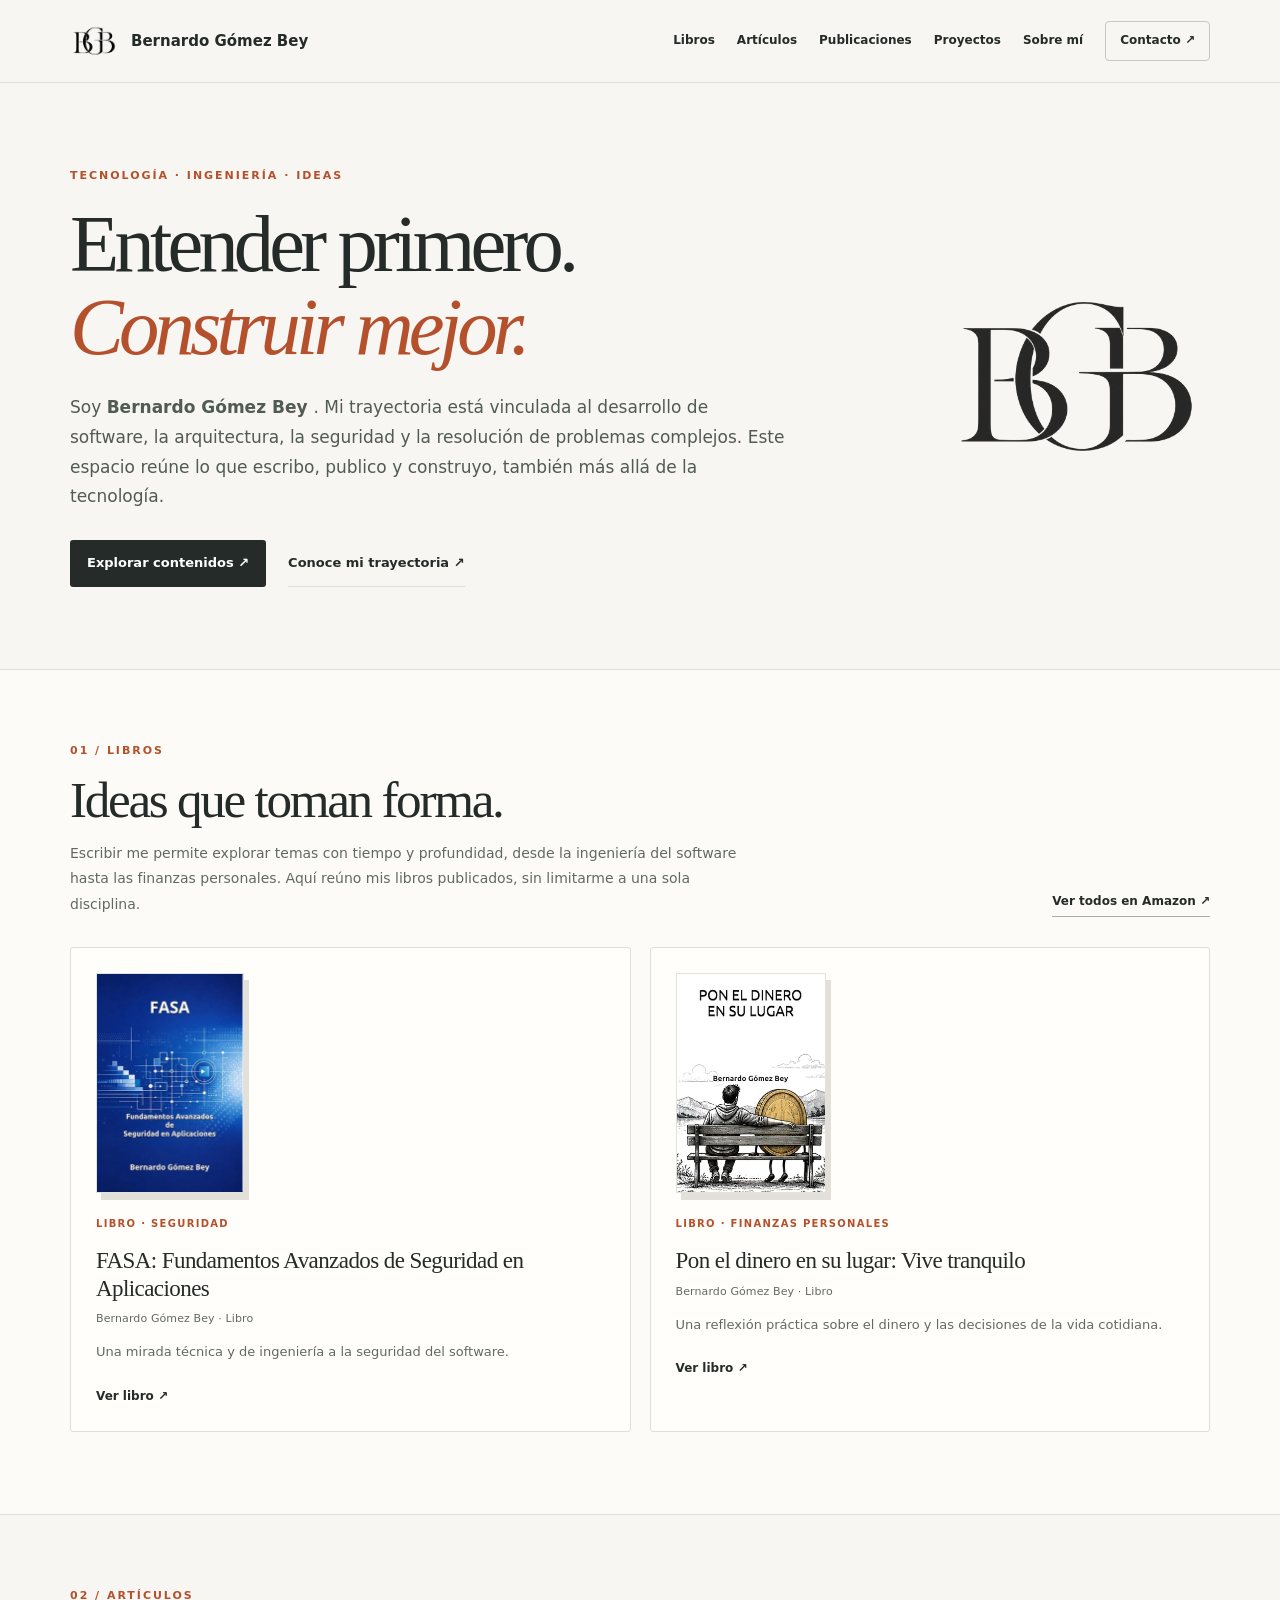
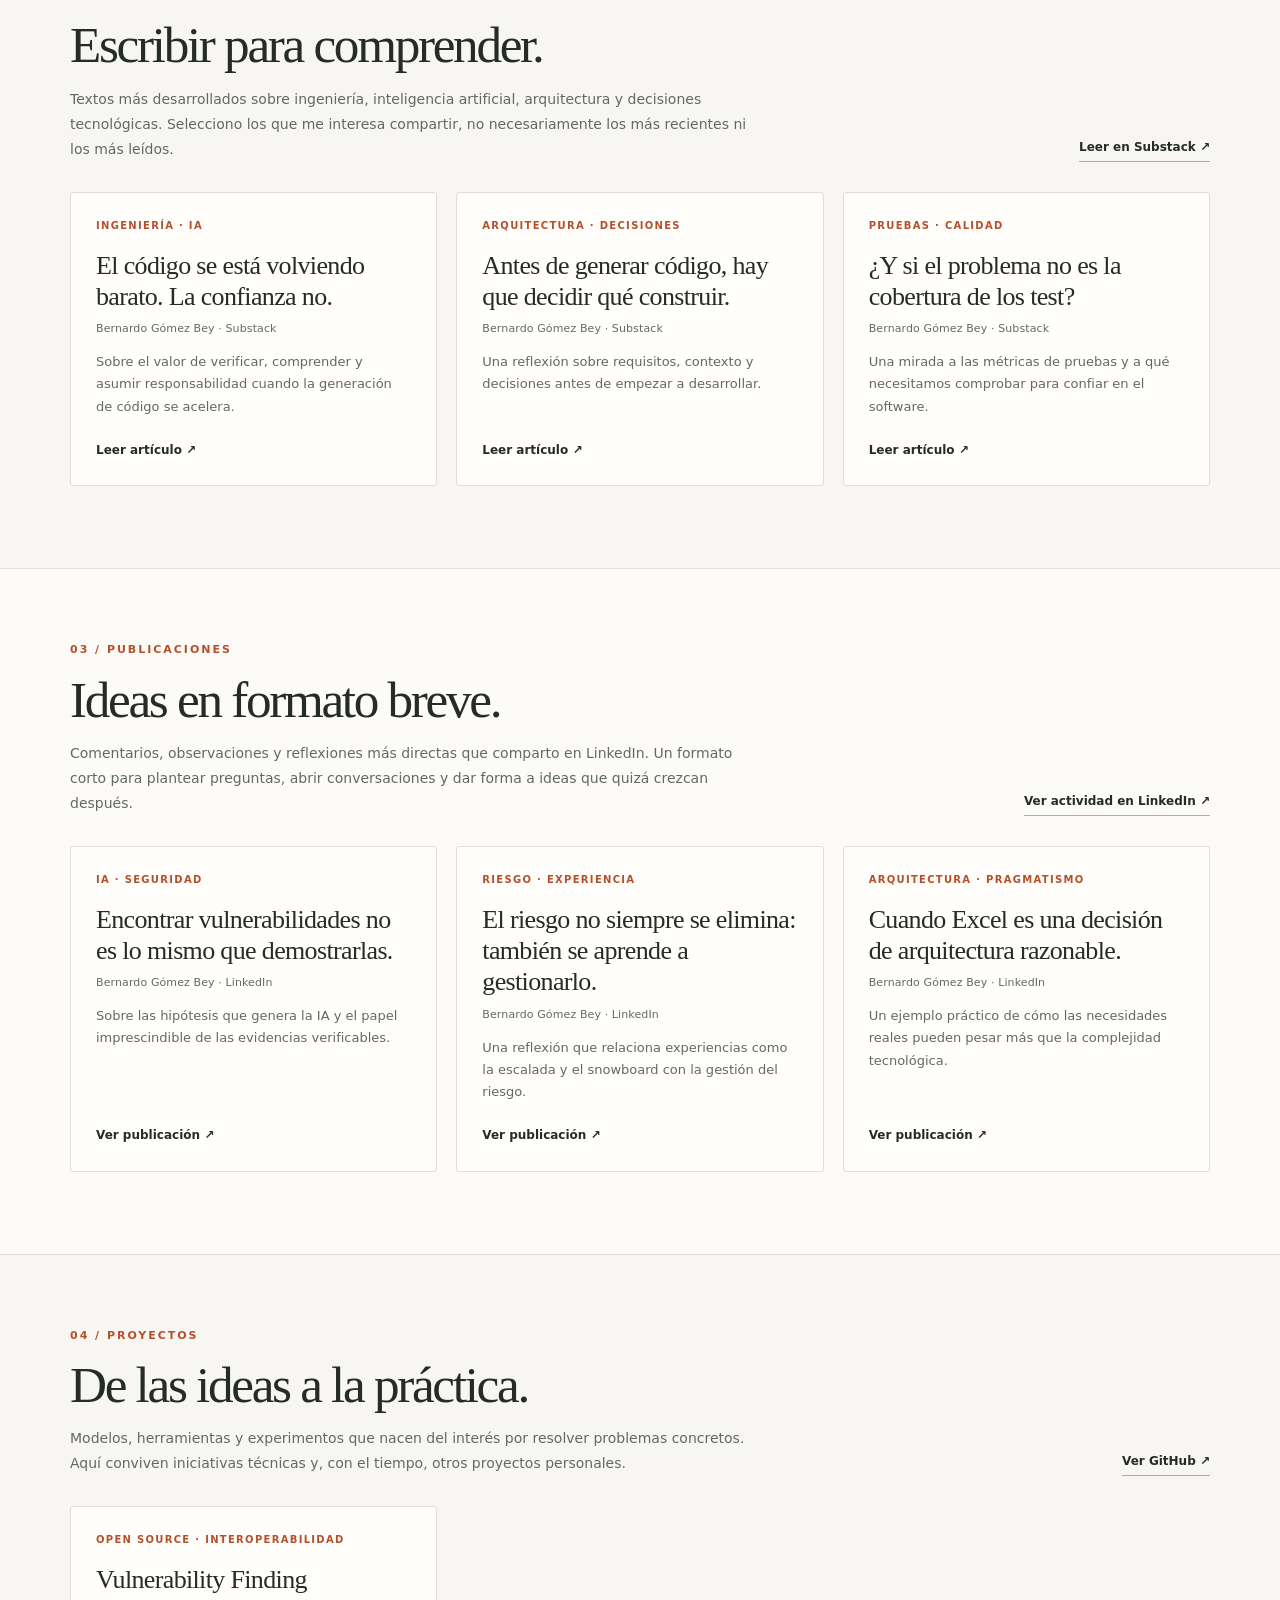
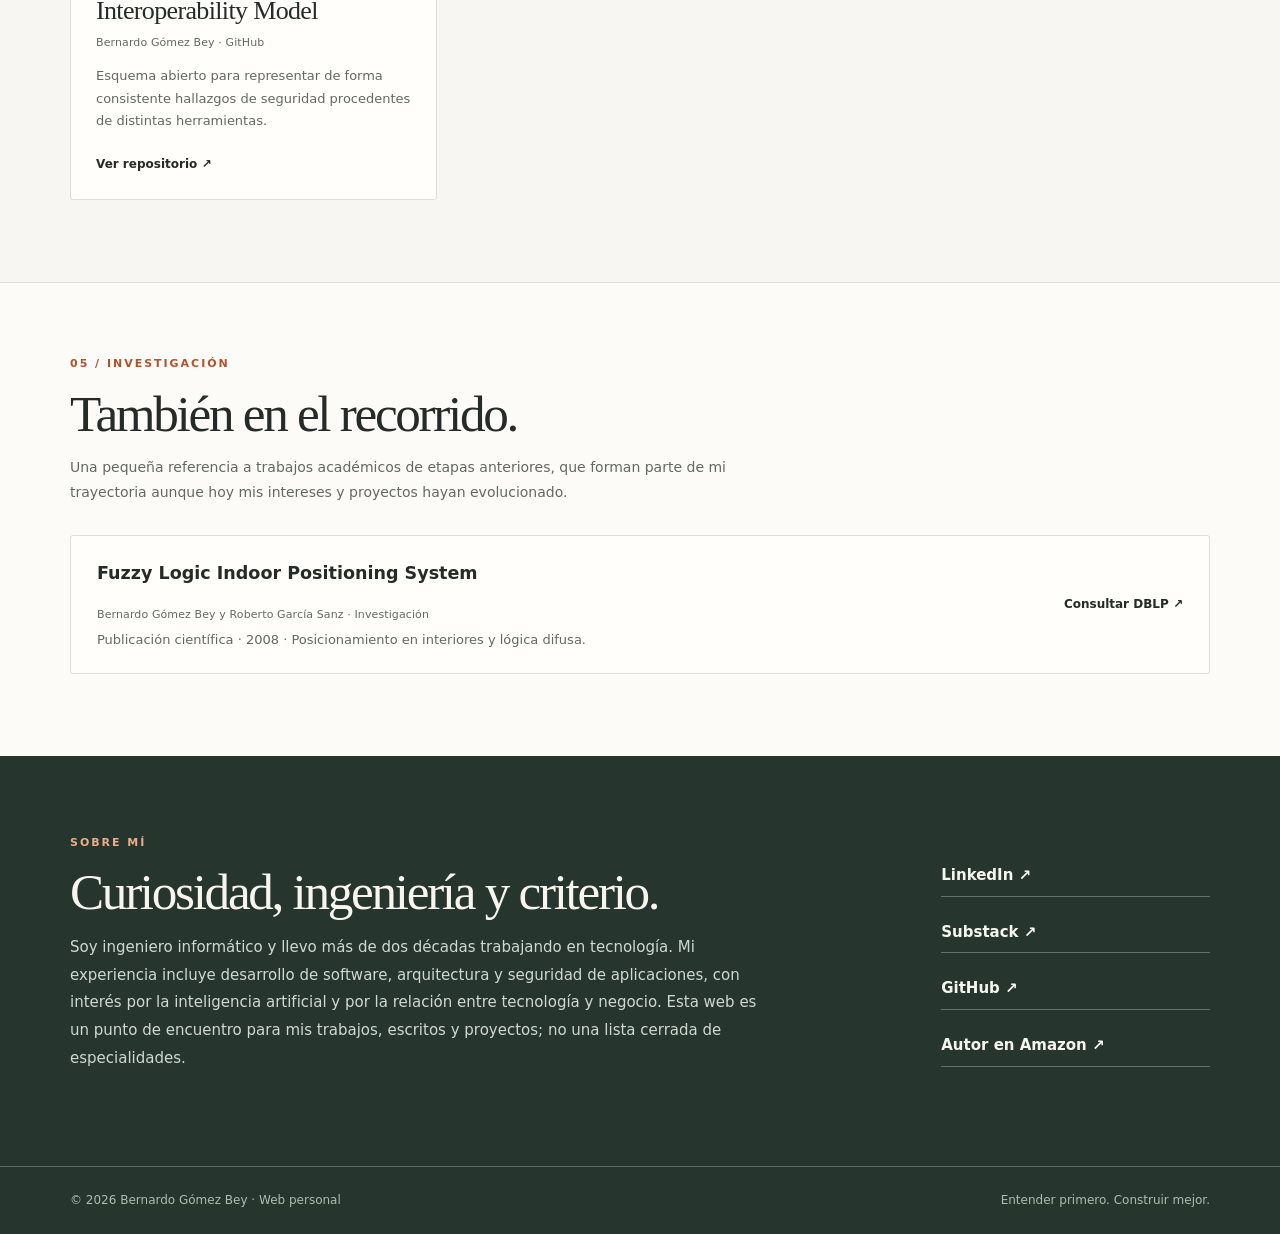
==== index.html @ 78588e3a "Initial website publication" ====
<!DOCTYPE html>
<html lang="es">
 <head>
  <meta charset="utf-8"/>
  <meta content="width=device-width,initial-scale=1" name="viewport"/>
  <title>
   Bernardo Gómez Bey | Libros, artículos, proyectos y tecnología
  </title>
  <meta
    content="Bernardo Gómez Bey: ingeniero informático y autor. Libros, artículos sobre tecnología y
    seguridad, publicaciones, proyectos e investigación."
    name="description"
  />
  <meta content="#f7f6f2" name="theme-color"/>
  <link href="https://bernardogomezbey.com/" rel="canonical"/>
  <link href="assets/bgb-monogram.png" rel="icon" type="image/png"/>
  <meta content="Bernardo Gómez Bey | Autor, ingeniería y tecnología" property="og:title"/>
  <meta content="Libros, artículos, publicaciones, proyectos e investigación de Bernardo Gómez Bey." property="og:description"/>
  <meta content="website" property="og:type"/>
  <meta content="https://bernardogomezbey.com/" property="og:url"/>
  <script type="application/ld+json">
   {
  "@context": "https://schema.org",
  "@graph": [
    {
      "@type": "Person",
      "@id": "https://bernardogomezbey.com/#persona",
      "name": "Bernardo Gómez Bey",
      "url": "https://bernardogomezbey.com/",
      "description": "Ingeniero informático y autor de libros y artículos sobre tecnología y otros temas.",
      "sameAs": [
        "https://www.linkedin.com/in/bernardo-gomez-bey-es/",
        "https://github.com/begobe1978",
        "https://substack.com/@bernardogomezbey",
        "https://www.amazon.es/stores/Bernardo-G%C3%B3mez-Bey/author/B0HK96MXVC"
      ]
    },
    {
      "@type": "WebSite",
      "@id": "https://bernardogomezbey.com/#website",
      "url": "https://bernardogomezbey.com/",
      "name": "Bernardo Gómez Bey",
      "inLanguage": "es",
      "author": {
        "@id": "https://bernardogomezbey.com/#persona"
      }
    },
    {
      "@type": "Book",
      "name": "FASA: Fundamentos Avanzados de Seguridad en Aplicaciones",
      "author": {
        "@id": "https://bernardogomezbey.com/#persona"
      },
      "url": "https://www.amazon.es/dp/B0H4BPR16T",
      "inLanguage": "es"
    },
    {
      "@type": "Book",
      "name": "Pon el dinero en su lugar: Vive tranquilo",
      "author": {
        "@id": "https://bernardogomezbey.com/#persona"
      },
      "url": "https://www.amazon.es/dp/B0HJVYJX9N",
      "inLanguage": "es"
    }
  ]
}
  </script>
  <link href="css/styles.css" rel="stylesheet"/>
  <meta content="index, follow, max-image-preview:large" name="robots"/>
  <meta content="es_ES" property="og:locale"/>
  <meta content="summary" name="twitter:card"/>
  <meta content="Bernardo Gómez Bey" name="author"/>
 </head>
 <body>
  <a class="skip-link" href="#inicio">
   Saltar al contenido
  </a>
  <header class="header">
   <nav aria-label="Navegación principal" class="container nav">
    <a class="identity" href="#inicio">
     <img alt="Monograma BGB" decoding="async" height="615" src="assets/bgb-monogram.png" width="880"/>
     <span>
      Bernardo Gómez Bey
     </span>
    </a>
    <div class="navlinks">
     <a href="#libros">
      Libros
     </a>
     <a href="#articulos">
      Artículos
     </a>
     <a href="#publicaciones">
      Publicaciones
     </a>
     <a href="#proyectos">
      Proyectos
     </a>
     <a href="#sobre-mi">
      Sobre mí
     </a>
     <a href="#contacto">
      Contacto ↗
     </a>
    </div>
   </nav>
  </header>
  <main id="inicio">
   <div class="container hero">
    <div>
     <div class="eyebrow">
      Tecnología · Ingeniería · Ideas
     </div>
     <h1>
      Entender primero.
      <br/>
      <em>
       Construir mejor.
      </em>
     </h1>
     <p class="lead">
      Soy
      <strong>
       Bernardo Gómez Bey
      </strong>
      . Mi trayectoria está vinculada al desarrollo de software, la arquitectura, la seguridad y la
      resolución de problemas complejos. Este espacio reúne lo que escribo, publico y construyo, también
      más allá de la tecnología.
     </p>
     <div class="hero-links">
      <a href="#libros">
       Explorar contenidos ↗
      </a>
      <a href="#sobre-mi">
       Conoce mi trayectoria ↗
      </a>
     </div>
    </div>
    <div aria-hidden="true" class="hero-mark">
     <img alt="" decoding="async" height="615" src="assets/bgb-monogram.png" width="880"/>
    </div>
   </div>
   <section class="section" id="libros">
    <div class="container">
     <div class="heading">
      <div>
       <div class="section-eyebrow">
        01 / Libros
       </div>
       <h2>
        Ideas que toman forma.
       </h2>
       <p class="intro">
        Escribir me permite explorar temas con tiempo y profundidad, desde la ingeniería del software
        hasta las finanzas personales. Aquí reúno mis libros publicados, sin limitarme a una sola
        disciplina.
       </p>
      </div>
      <a
        class="more"
        href="https://www.amazon.es/stores/Bernardo-G%C3%B3mez-Bey/author/B0HK96MXVC"
        rel="noopener noreferrer"
        target="_blank"
      >
       Ver todos en Amazon ↗
      </a>
     </div>
     <div class="cards books">
      <article class="card book">
       <img alt="Portada de FASA: Fundamentos Avanzados de Seguridad en Aplicaciones" decoding="async" height="440" loading="lazy" src="assets/fasa.png" width="294"/>
       <div class="copy">
        <span class="kicker">
         Libro · Seguridad
        </span>
        <h3>
         FASA: Fundamentos Avanzados de Seguridad en Aplicaciones
        </h3>
        <p class="byline">
         Bernardo Gómez Bey · Libro
        </p>
        <p>
         Una mirada técnica y de ingeniería a la seguridad del software.
        </p>
        <a href="https://www.amazon.es/dp/B0H4BPR16T" rel="noopener noreferrer" target="_blank">
         Ver libro ↗
        </a>
       </div>
      </article>
      <article class="card book">
       <img alt="Portada de Pon el dinero en su lugar" decoding="async" height="427" loading="lazy" src="assets/pon-el-dinero.png" width="290"/>
       <div class="copy">
        <span class="kicker">
         Libro · Finanzas personales
        </span>
        <h3>
         Pon el dinero en su lugar: Vive tranquilo
        </h3>
        <p class="byline">
         Bernardo Gómez Bey · Libro
        </p>
        <p>
         Una reflexión práctica sobre el dinero y las decisiones de la vida cotidiana.
        </p>
        <a href="https://www.amazon.es/dp/B0HJVYJX9N" rel="noopener noreferrer" target="_blank">
         Ver libro ↗
        </a>
       </div>
      </article>
     </div>
    </div>
   </section>
   <section class="section" id="articulos">
    <div class="container">
     <div class="heading">
      <div>
       <div class="section-eyebrow">
        02 / Artículos
       </div>
       <h2>
        Escribir para comprender.
       </h2>
       <p class="intro">
        Textos más desarrollados sobre ingeniería, inteligencia artificial, arquitectura y decisiones
        tecnológicas. Selecciono los que me interesa compartir, no necesariamente los más recientes ni
        los más leídos.
       </p>
      </div>
      <a class="more" href="https://bernardogomezbey.substack.com/" rel="noopener noreferrer" target="_blank">
       Leer en Substack ↗
      </a>
     </div>
     <div class="cards">
      <article class="card">
       <span class="kicker">
        Ingeniería · IA
       </span>
       <h3>
        El código se está volviendo barato. La confianza no.
       </h3>
       <p class="byline">
        Bernardo Gómez Bey · Substack
       </p>
       <p>
        Sobre el valor de verificar, comprender y asumir responsabilidad cuando la generación de código se acelera.
       </p>
       <a
         href="https://bernardogomezbey.substack.com/p/el-codigo-se-esta-volviendo-barato"
         rel="noopener noreferrer"
         target="_blank"
       >
        Leer artículo ↗
       </a>
      </article>
      <article class="card">
       <span class="kicker">
        Arquitectura · Decisiones
       </span>
       <h3>
        Antes de generar código, hay que decidir qué construir.
       </h3>
       <p class="byline">
        Bernardo Gómez Bey · Substack
       </p>
       <p>
        Una reflexión sobre requisitos, contexto y decisiones antes de empezar a desarrollar.
       </p>
       <a
         href="https://bernardogomezbey.substack.com/p/antes-de-generar-codigo-hay-que-decidir"
         rel="noopener noreferrer"
         target="_blank"
       >
        Leer artículo ↗
       </a>
      </article>
      <article class="card">
       <span class="kicker">
        Pruebas · Calidad
       </span>
       <h3>
        ¿Y si el problema no es la cobertura de los test?
       </h3>
       <p class="byline">
        Bernardo Gómez Bey · Substack
       </p>
       <p>
        Una mirada a las métricas de pruebas y a qué necesitamos comprobar para confiar en el software.
       </p>
       <a
         href="https://bernardogomezbey.substack.com/p/y-si-el-problema-no-es-la-cobertura"
         rel="noopener noreferrer"
         target="_blank"
       >
        Leer artículo ↗
       </a>
      </article>
     </div>
    </div>
   </section>
   <section class="section" id="publicaciones">
    <div class="container">
     <div class="heading">
      <div>
       <div class="section-eyebrow">
        03 / Publicaciones
       </div>
       <h2>
        Ideas en formato breve.
       </h2>
       <p class="intro">
        Comentarios, observaciones y reflexiones más directas que comparto en LinkedIn. Un formato corto
        para plantear preguntas, abrir conversaciones y dar forma a ideas que quizá crezcan después.
       </p>
      </div>
      <a
        class="more"
        href="https://www.linkedin.com/in/bernardo-gomez-bey-es/recent-activity/all/"
        rel="noopener noreferrer"
        target="_blank"
      >
       Ver actividad en LinkedIn ↗
      </a>
     </div>
     <div class="cards">
      <article class="card">
       <span class="kicker">
        IA · Seguridad
       </span>
       <h3>
        Encontrar vulnerabilidades no es lo mismo que demostrarlas.
       </h3>
       <p class="byline">
        Bernardo Gómez Bey · LinkedIn
       </p>
       <p>
        Sobre las hipótesis que genera la IA y el papel imprescindible de las evidencias verificables.
       </p>
       <a
         href="https://es.linkedin.com/posts/bernardo-gomez-bey-es_la-ia-puede-ser-extraordinariamente-buena-activity-7502687152577609728-nzml"
         rel="noopener noreferrer"
         target="_blank"
       >
        Ver publicación ↗
       </a>
      </article>
      <article class="card">
       <span class="kicker">
        Riesgo · Experiencia
       </span>
       <h3>
        El riesgo no siempre se elimina: también se aprende a gestionarlo.
       </h3>
       <p class="byline">
        Bernardo Gómez Bey · LinkedIn
       </p>
       <p>
        Una reflexión que relaciona experiencias como la escalada y el snowboard con la gestión del riesgo.
       </p>
       <a
         href="https://es.linkedin.com/posts/bernardo-gomez-bey-es_durante-a%C3%B1os-he-practicado-escalada-tambi%C3%A9n-activity-7509954993181974528-Ft-v"
         rel="noopener noreferrer"
         target="_blank"
       >
        Ver publicación ↗
       </a>
      </article>
      <article class="card">
       <span class="kicker">
        Arquitectura · Pragmatismo
       </span>
       <h3>
        Cuando Excel es una decisión de arquitectura razonable.
       </h3>
       <p class="byline">
        Bernardo Gómez Bey · LinkedIn
       </p>
       <p>
        Un ejemplo práctico de cómo las necesidades reales pueden pesar más que la complejidad tecnológica.
       </p>
       <a
         href="https://es.linkedin.com/posts/bernardo-gomez-bey-es_hace-poco-desarroll%C3%A9-una-aplicaci%C3%B3n-para-activity-7514005416503037954-6UWF"
         rel="noopener noreferrer"
         target="_blank"
       >
        Ver publicación ↗
       </a>
      </article>
     </div>
    </div>
   </section>
   <section class="section" id="proyectos">
    <div class="container">
     <div class="heading">
      <div>
       <div class="section-eyebrow">
        04 / Proyectos
       </div>
       <h2>
        De las ideas a la práctica.
       </h2>
       <p class="intro">
        Modelos, herramientas y experimentos que nacen del interés por resolver problemas concretos. Aquí
        conviven iniciativas técnicas y, con el tiempo, otros proyectos personales.
       </p>
      </div>
      <a class="more" href="https://github.com/begobe1978" rel="noopener noreferrer" target="_blank">
       Ver GitHub ↗
      </a>
     </div>
     <div class="cards">
      <article class="card">
       <span class="kicker">
        Open source · Interoperabilidad
       </span>
       <h3>
        Vulnerability Finding Interoperability Model
       </h3>
       <p class="byline">
        Bernardo Gómez Bey · GitHub
       </p>
       <p>
        Esquema abierto para representar de forma consistente hallazgos de seguridad procedentes de
        distintas herramientas.
       </p>
       <a
         href="https://github.com/begobe1978/vulnerability-finding-interoperability-model"
         rel="noopener noreferrer"
         target="_blank"
       >
        Ver repositorio ↗
       </a>
      </article>
     </div>
    </div>
   </section>
   <section class="section" id="investigacion">
    <div class="container">
     <div class="heading">
      <div>
       <div class="section-eyebrow">
        05 / Investigación
       </div>
       <h2>
        También en el recorrido.
       </h2>
       <p class="intro">
        Una pequeña referencia a trabajos académicos de etapas anteriores, que forman parte de mi
        trayectoria aunque hoy mis intereses y proyectos hayan evolucionado.
       </p>
      </div>
     </div>
     <div class="research-line">
      <div>
       <h3>
        Fuzzy Logic Indoor Positioning System
       </h3>
       <p class="byline">
        Bernardo Gómez Bey y Roberto García Sanz · Investigación
       </p>
       <p>
        Publicación científica · 2008 · Posicionamiento en interiores y lógica difusa.
       </p>
      </div>
      <a href="https://dblp.org/rec/journals/ijimai/BeyS08" rel="noopener noreferrer" target="_blank">
       Consultar DBLP ↗
      </a>
     </div>
    </div>
   </section>
   <section class="about" id="sobre-mi">
    <div class="container about-inner">
     <div>
      <div class="section-eyebrow">
       Sobre mí
      </div>
      <h2>
       Curiosidad, ingeniería y criterio.
      </h2>
      <p>
       Soy ingeniero informático y llevo más de dos décadas trabajando en tecnología. Mi experiencia
       incluye desarrollo de software, arquitectura y seguridad de aplicaciones, con interés por la
       inteligencia artificial y por la relación entre tecnología y negocio. Esta web es un punto de
       encuentro para mis trabajos, escritos y proyectos; no una lista cerrada de especialidades.
      </p>
     </div>
     <div class="contacts" id="contacto">
      <a href="https://www.linkedin.com/in/bernardo-gomez-bey-es/" rel="noopener noreferrer" target="_blank">
       LinkedIn ↗
      </a>
      <a href="https://substack.com/@bernardogomezbey" rel="noopener noreferrer" target="_blank">
       Substack ↗
      </a>
      <a href="https://github.com/begobe1978" rel="noopener noreferrer" target="_blank">
       GitHub ↗
      </a>
      <a href="https://www.amazon.es/stores/Bernardo-G%C3%B3mez-Bey/author/B0HK96MXVC" rel="noopener noreferrer" target="_blank">
       Autor en Amazon ↗
      </a>
     </div>
    </div>
   </section>
  </main>
  <footer class="footer">
   <div class="container">
    <span>
     ©
     <span id="year">
      2026
     </span>
     Bernardo Gómez Bey · Web personal
    </span>
    <span>
     Entender primero. Construir mejor.
    </span>
   </div>
  </footer>
 </body>
</html>
---- css/styles.css ----
/* Estilos de bernardogomezbey.com · Sin dependencias externas. */
:root {
  --bg: #f7f6f2;
  --paper: #fffefa;
  --ink: #252b28;
  --muted: #626963;
  --border: #dedfd7;
  --accent: #b5502c;
  --serif: Georgia,"Times New Roman",serif;
  --sans: system-ui,-apple-system,"Segoe UI",Arial,sans-serif;
}
* {
  box-sizing: border-box;
}
html {
  scroll-behavior: smooth;
}
body {
  margin: 0;
  background: var(--bg);
  color: var(--ink);
  font: 15px/1.65 var(--sans);
}
a {
  color: inherit;
  text-decoration: none;
}
a:hover {
  color: var(--accent);
}
.container {
  width: min(1140px,calc(100% - 72px));
  margin: auto;
}
.header {
  border-bottom: 1px solid var(--border);
  background: var(--bg);
}
.nav {
  min-height: 82px;
  display: flex;
  justify-content: space-between;
  align-items: center;
  gap: 24px;
}
.identity {
  display: flex;
  align-items: center;
  gap: 13px;
  font-weight: 700;
  font-size: 15px;
}
.identity img {
  width: 48px;
  height: 35px;
  object-fit: contain;
}
.navlinks {
  display: flex;
  gap: 22px;
  align-items: center;
  font-size: 12px;
  font-weight: 650;
}
.navlinks a:last-child {
  padding: 9px 14px;
  border: 1px solid #c5c9c1;
  border-radius: 4px;
}
.hero {
  padding: 84px 0 82px;
  display: grid;
  grid-template-columns: minmax(0,1.5fr) minmax(210px,.5fr);
  align-items: center;
  gap: 70px;
}
.eyebrow,.section-eyebrow {
  color: var(--accent);
  font-size: 11px;
  font-weight: 750;
  letter-spacing: .18em;
  text-transform: uppercase;
}
h1,h2,h3,p {
  margin-top: 0;
}
h1 {
  font: normal clamp(54px,6.3vw,88px)/1.03 var(--serif);
  letter-spacing: -.06em;
  margin: 17px 0 25px;
}
h1 em {
  color: var(--accent);
  font-weight: normal;
}
.lead {
  color: #525a54;
  font-size: 17px;
  line-height: 1.75;
  max-width: 720px;
  margin-bottom: 28px;
}
.hero-links {
  display: flex;
  gap: 22px;
  flex-wrap: wrap;
  font-size: 13px;
  font-weight: 700;
}
.hero-links a:first-child {
  background: var(--ink);
  color: white;
  padding: 12px 17px;
  border-radius: 3px;
}
.hero-links a:nth-child(2) {
  padding: 12px 0;
  border-bottom: 1px solid var(--border);
}
.hero-mark {
  display: grid;
  place-items: center;
  min-height: 250px;
  opacity: .85;
}
.hero-mark img {
  width: min(100%,340px);
  height: auto;
}
.section {
  padding: 72px 0 82px;
  border-top: 1px solid var(--border);
}
.section:nth-of-type(odd) {
  background: #fcfbf7;
}
.heading {
  display: flex;
  align-items: end;
  justify-content: space-between;
  gap: 30px;
  margin-bottom: 30px;
}
.section-eyebrow {
  margin-bottom: 11px;
}
h2 {
  font: normal clamp(38px,4vw,54px)/1.12 var(--serif);
  letter-spacing: -.045em;
  margin: 0 0 13px;
}
.intro {
  font-size: 14px;
  line-height: 1.8;
  max-width: 690px;
  color: var(--muted);
  margin: 0;
}
.more {
  font-size: 12px;
  font-weight: 750;
  white-space: nowrap;
  border-bottom: 1px solid #acaea5;
  padding-bottom: 4px;
}
.cards {
  display: grid;
  grid-template-columns: repeat(3,minmax(0,1fr));
  gap: 19px;
}
.card {
  border: 1px solid var(--border);
  background: var(--paper);
  padding: 25px;
  min-height: 215px;
  display: flex;
  flex-direction: column;
  align-items: flex-start;
}
.kicker {
  font-size: 10px;
  letter-spacing: .13em;
  color: var(--accent);
  font-weight: 750;
  text-transform: uppercase;
  margin-bottom: 15px;
}
.card h3 {
  font: normal 26px/1.2 var(--serif);
  letter-spacing: -.025em;
  margin: 0 0 8px;
}
.byline {
  font-size: 11px;
  line-height: 1.55;
  color: var(--muted);
  margin: 0 0 14px;
  letter-spacing: .01em;
}
.card .byline {
  font-size: 11px;
  line-height: 1.55;
  margin: 0 0 14px;
}
.research-line .byline {
  font-size: 11px;
  margin: 7px 0 5px;
}
.card p {
  font-size: 13px;
  line-height: 1.7;
  color: var(--muted);
  margin: 0 0 23px;
}
.card a,.card .arrowlink {
  margin-top: auto;
  font-size: 12px;
  font-weight: 750;
}
.books {
  grid-template-columns: repeat(2,minmax(0,1fr));
}
.book {
  display: flex;
  gap: 23px;
}
.book img {
  height: 220px;
  width: auto;
  max-width: 40%;
  object-fit: contain;
  object-position: top;
  box-shadow: 5px 7px 0 #e2e0d9;
  border: 1px solid #e3e3dd;
}
.book .copy {
  display: flex;
  flex-direction: column;
  align-items: flex-start;
}
.book h3 {
  font-size: 23px;
}
.note {
  font-size: 12px;
  color: var(--muted);
  margin-top: 16px;
}
.research-line {
  border: 1px solid var(--border);
  padding: 23px 26px;
  background: var(--paper);
  display: flex;
  align-items: center;
  justify-content: space-between;
  gap: 24px;
}
.research-line strong {
  font: normal 23px var(--serif);
}
.research-line p {
  font-size: 13px;
  color: var(--muted);
  margin: 6px 0 0;
}
.research-line a {
  font-weight: 700;
  font-size: 12px;
  white-space: nowrap;
}
.about {
  background: #26352e;
  color: #f8f5ee;
  padding: 78px 0;
}
.about-inner {
  display: grid;
  grid-template-columns: 1.5fr .5fr;
  gap: 65px;
}
.about .section-eyebrow {
  color: #ecad87;
}
.about h2 {
  max-width: 700px;
}
.about p {
  color: #d0d9d0;
  max-width: 690px;
  line-height: 1.85;
}
.contacts {
  display: flex;
  flex-direction: column;
  justify-content: center;
  gap: 15px;
}
.contacts a {
  border-bottom: 1px solid #647167;
  padding: 8px 0;
  font-weight: 600;
}
.footer {
  background: #26352e;
  color: #afbdaf;
  border-top: 1px solid #5e6e61;
  padding: 24px 0;
  font-size: 12px;
}
.footer .container {
  display: flex;
  justify-content: space-between;
  gap: 20px;
}
img {
  max-width: 100%;
}
@media(max-width:920px) {
  .container {
    width: min(100% - 48px,1140px);
  }
  .navlinks {
    gap: 12px;
  }
  .cards {
    gap: 12px;
  }
  .card {
    padding: 19px;
  }
  .books {
    grid-template-columns: 1fr 1fr;
  }
  .book {
    flex-direction: column;
  }
  .book img {
    height: 175px;
    max-width: 100%;
  }
}
@media(max-width:680px) {
  .container {
    width: calc(100% - 38px);
  }
  .nav {
    min-height: 70px;
  }
  .identity {
    font-size: 13px;
  }
  .identity img {
    width: 39px;
  }
  .navlinks a:not(:last-child) {
    display: none;
  }
  .navlinks a:last-child {
    font-size: 11px;
  }
  .hero {
    padding: 57px 0 60px;
    grid-template-columns: 1fr;
    gap: 8px;
  }
  .hero-mark {
    display: none;
  }
  h1 {
    font-size: clamp(47px,10.4vw,68px);
  }
  .lead {
    font-size: 15px;
  }
  .hero-links {
    gap: 16px;
  }
  .section {
    padding: 56px 0 60px;
  }
  .heading {
    display: block;
  }
  .heading .more {
    display: inline-block;
    margin-top: 20px;
  }
  .cards,.books {
    grid-template-columns: 1fr;
  }
  .card {
    min-height: 0;
    padding: 24px;
  }
  .book {
    flex-direction: row;
    gap: 17px;
  }
  .book img {
    width: 98px;
    max-width: 98px;
    height: auto;
    align-self: flex-start;
  }
  .book h3 {
    font-size: 20px;
  }
  .research-line {
    align-items: flex-start;
    flex-direction: column;
  }
  .about {
    padding: 60px 0;
  }
  .about-inner {
    grid-template-columns: 1fr;
    gap: 22px;
  }
  .footer .container {
    flex-direction: column;
  }
  h2 {
    font-size: 39px;
  }
}
@media(prefers-reduced-motion:reduce) {
  html {
    scroll-behavior: auto;
  }
}

/* Navegación accesible y experiencia móvil. */
.skip-link {
  position: absolute;
  top: -100px;
  left: 16px;
  z-index: 10;
  padding: 10px 16px;
  background: var(--ink);
  color: white;
}
.skip-link:focus { top: 12px; }
a:focus-visible {
  outline: 3px solid var(--accent);
  outline-offset: 4px;
}
.navlinks { flex-wrap: wrap; justify-content: flex-end; }
.card, .research-line { border-radius: 3px; }
.card a:hover, .research-line a:hover { text-decoration: underline; }
@media (max-width: 680px) {
  .nav { flex-direction: column; align-items: stretch; gap: 2px; padding: 12px 0; }
  .navlinks { flex-wrap: nowrap; justify-content: flex-start; gap: 18px; overflow-x: auto; padding: 10px 0; scrollbar-width: thin; }
  .navlinks a:not(:last-child) { display: inline; }
  .navlinks a { white-space: nowrap; font-size: 12px; }
  .navlinks a:last-child { padding: 0; border: 0; font-size: 12px; }
}
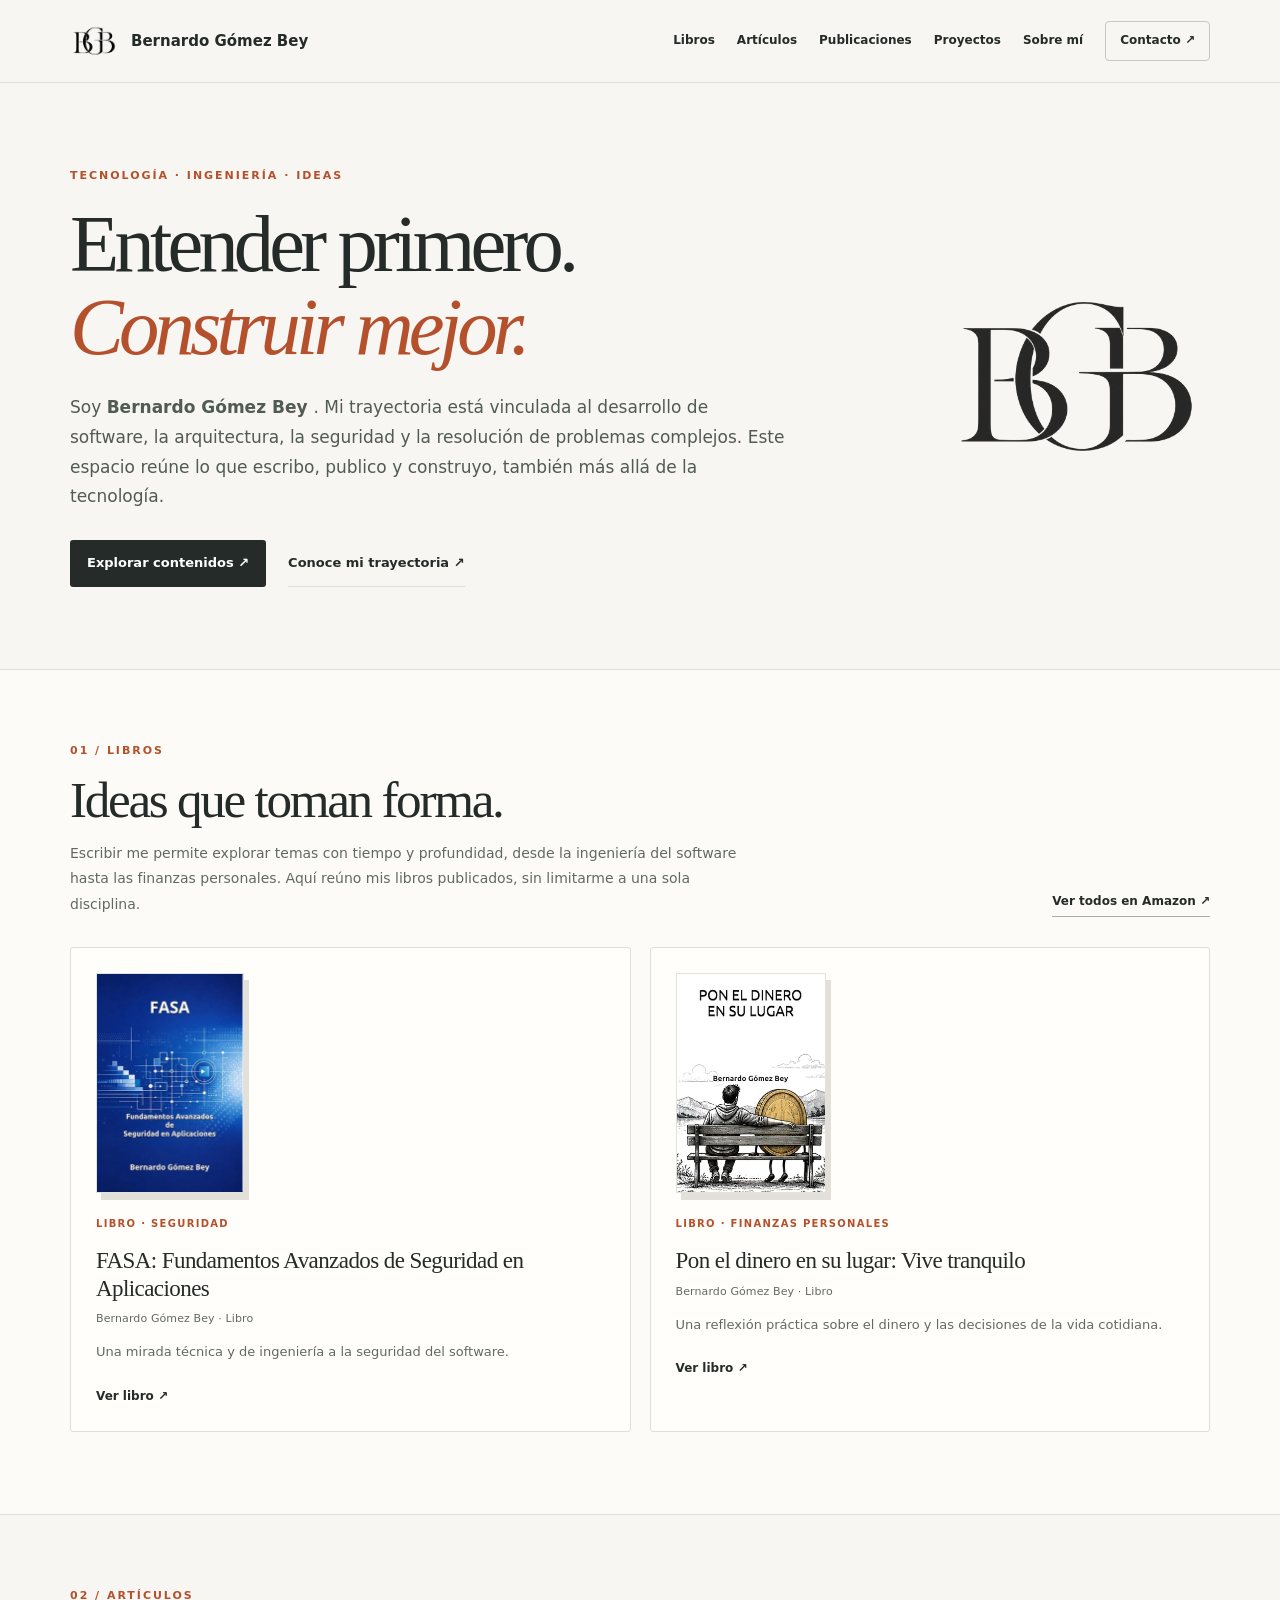
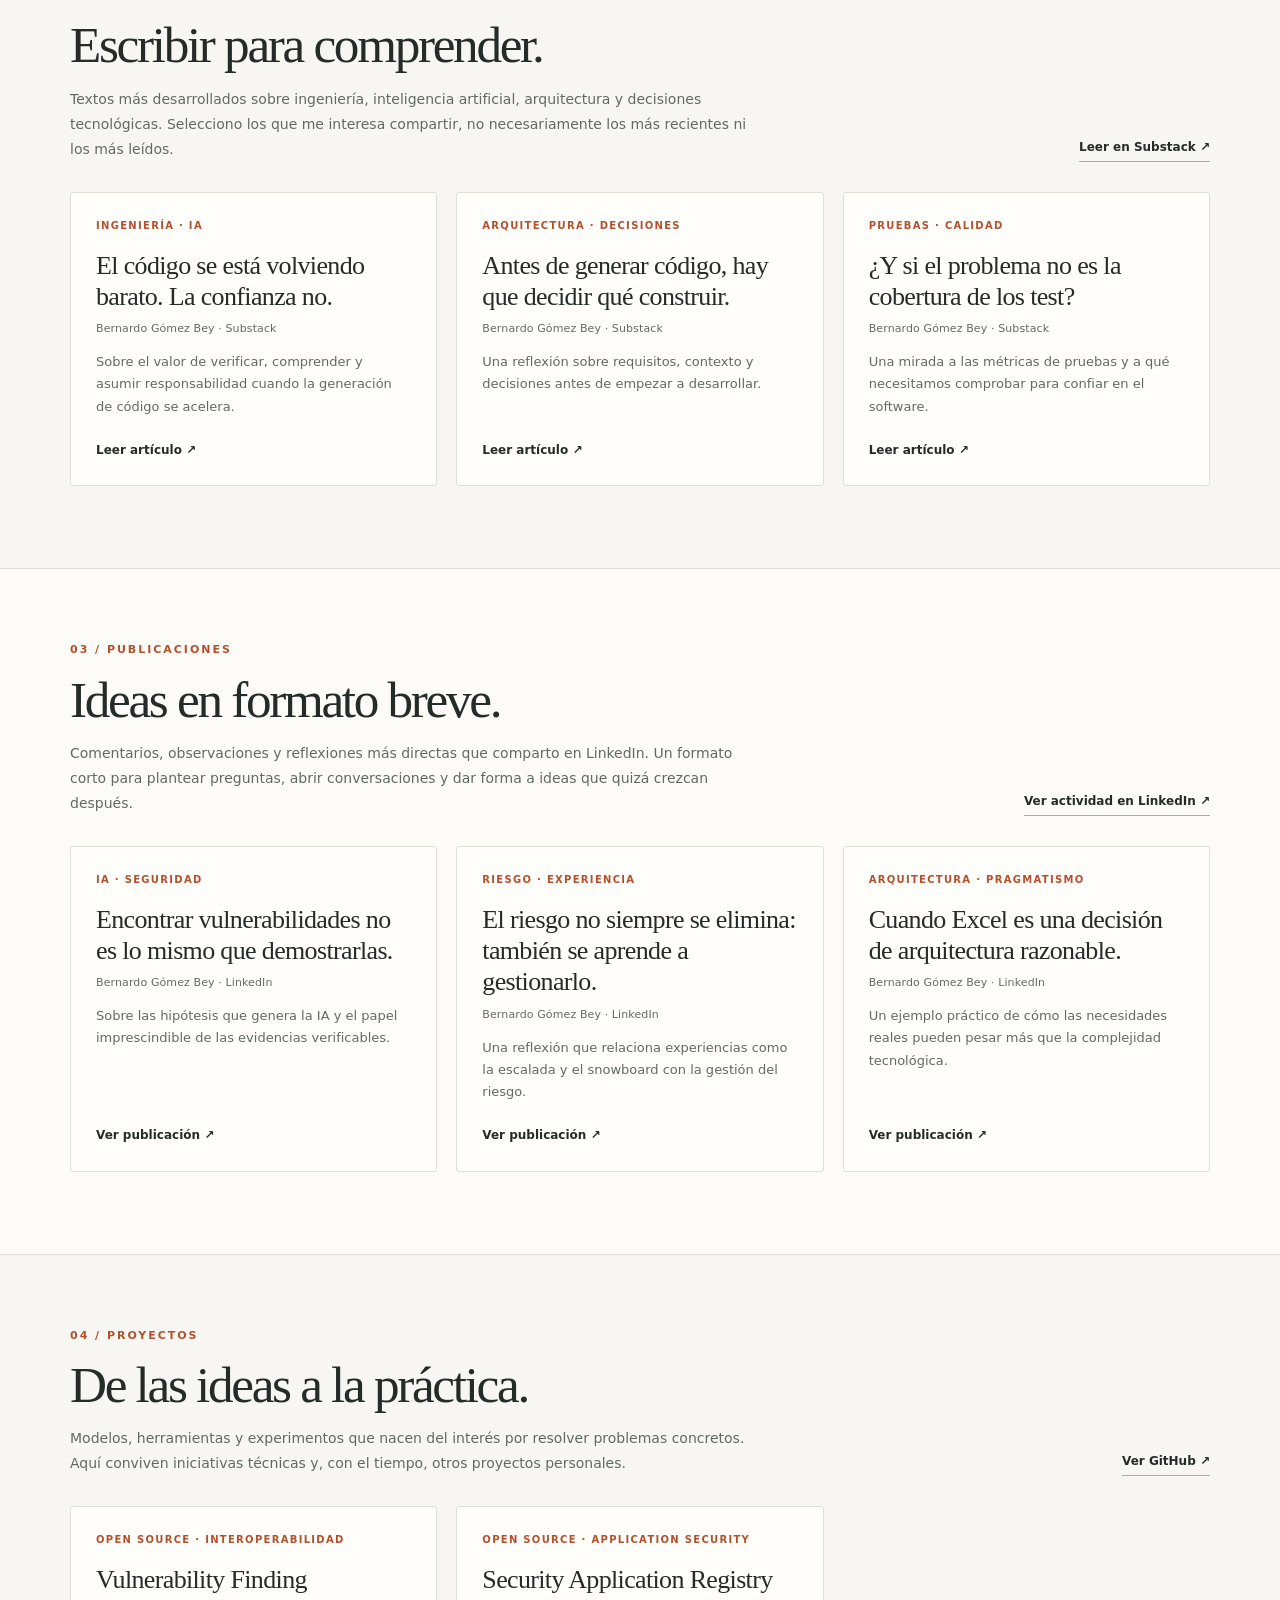
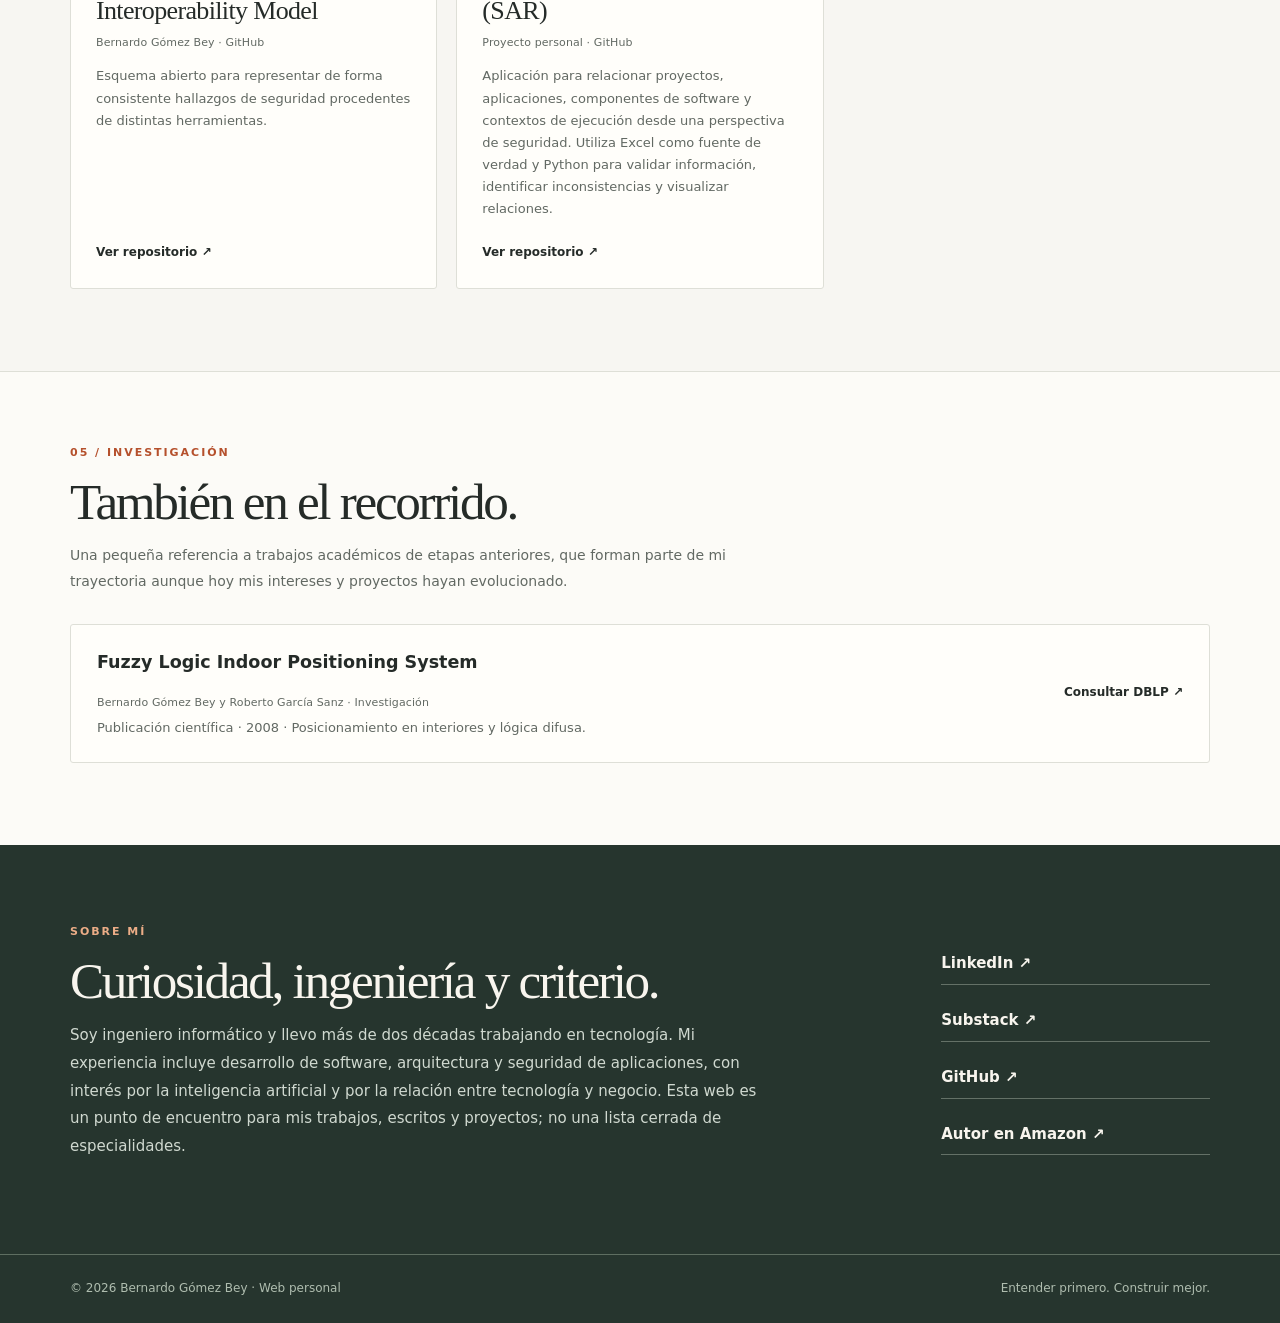
==== commit 3b4964fb: "Add Security Application Registry to projects" ====
--- a/index.html
+++ b/index.html
@@ -430,6 +430,29 @@
         Ver repositorio ↗
        </a>
       </article>
+      <article class="card">
+       <span class="kicker">
+        Open source · Application Security
+       </span>
+       <h3>
+        Security Application Registry (SAR)
+       </h3>
+       <p class="byline">
+        Proyecto personal · GitHub
+       </p>
+       <p>
+        Aplicación para relacionar proyectos, aplicaciones, componentes de software y contextos de
+        ejecución desde una perspectiva de seguridad. Utiliza Excel como fuente de verdad y Python
+        para validar información, identificar inconsistencias y visualizar relaciones.
+       </p>
+       <a
+         href="https://github.com/begobe1978/security-application-registry"
+         rel="noopener noreferrer"
+         target="_blank"
+       >
+        Ver repositorio ↗
+       </a>
+      </article>
      </div>
     </div>
    </section>
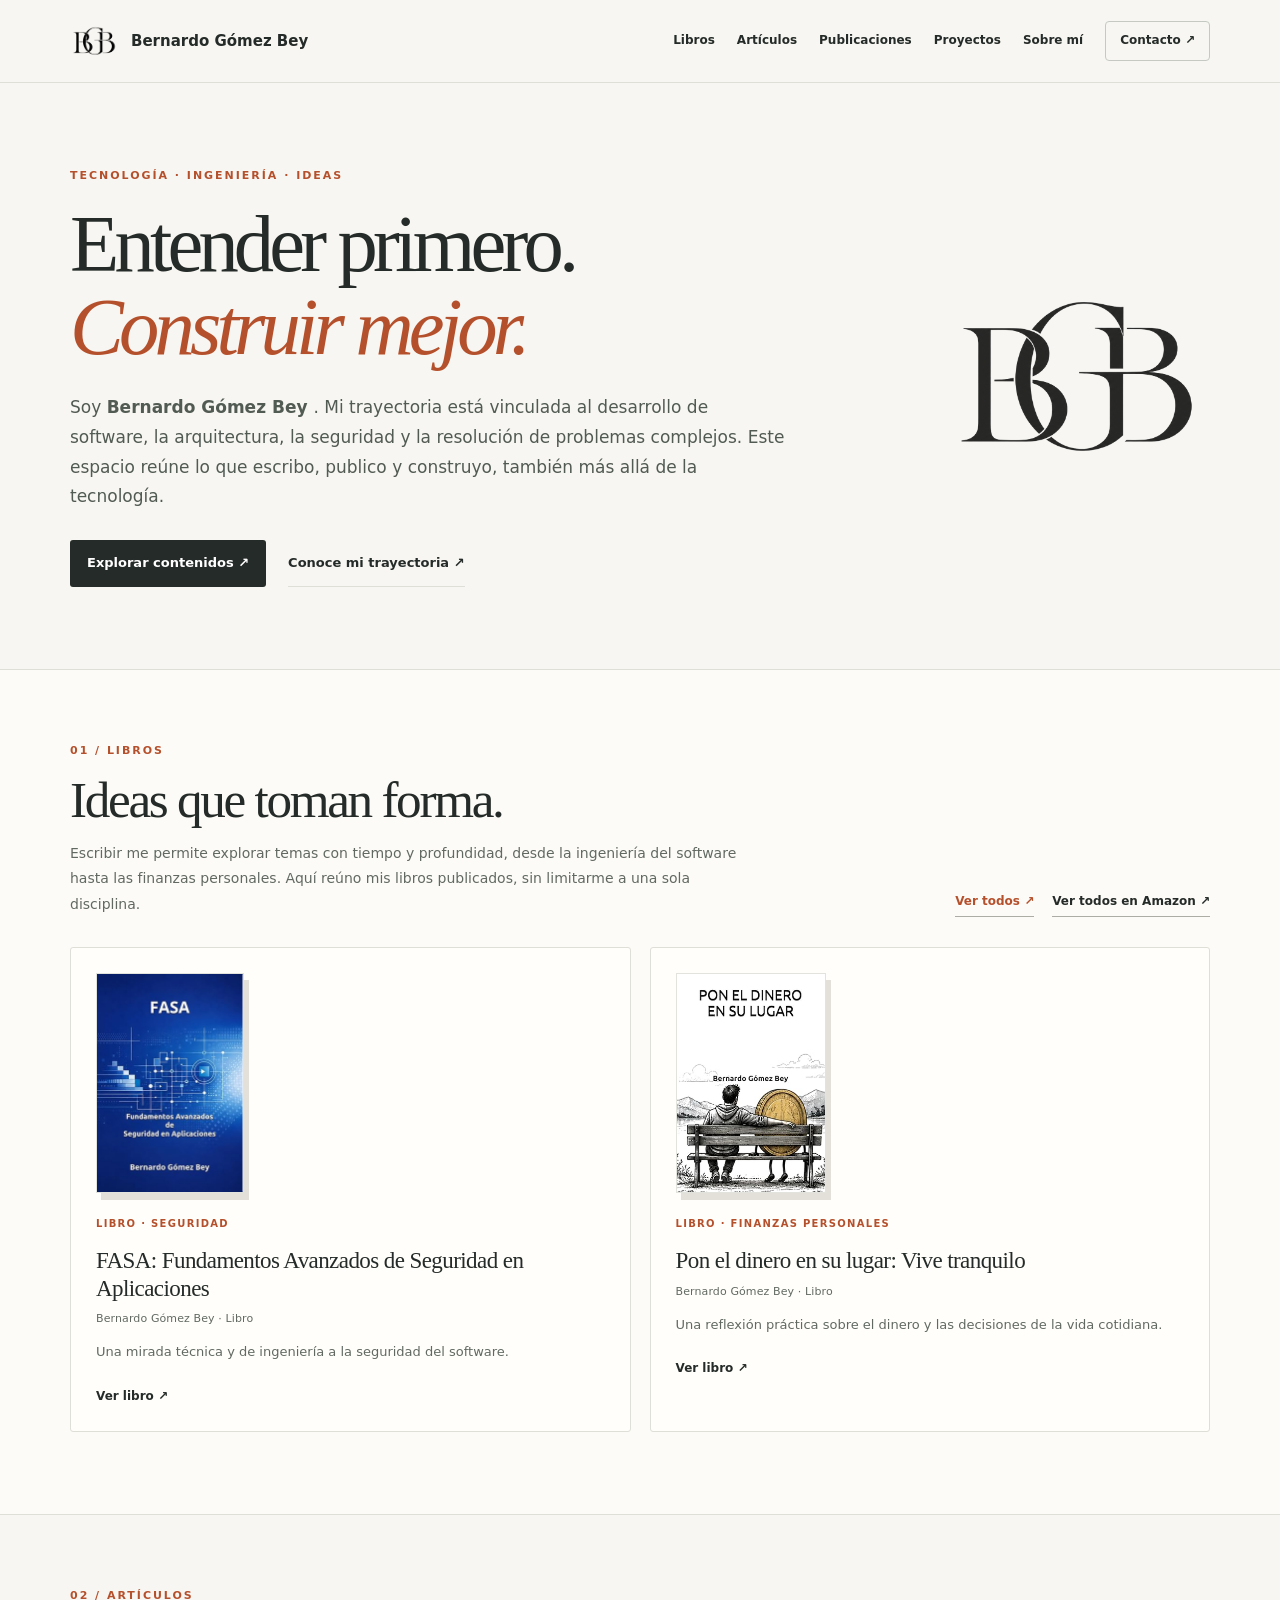
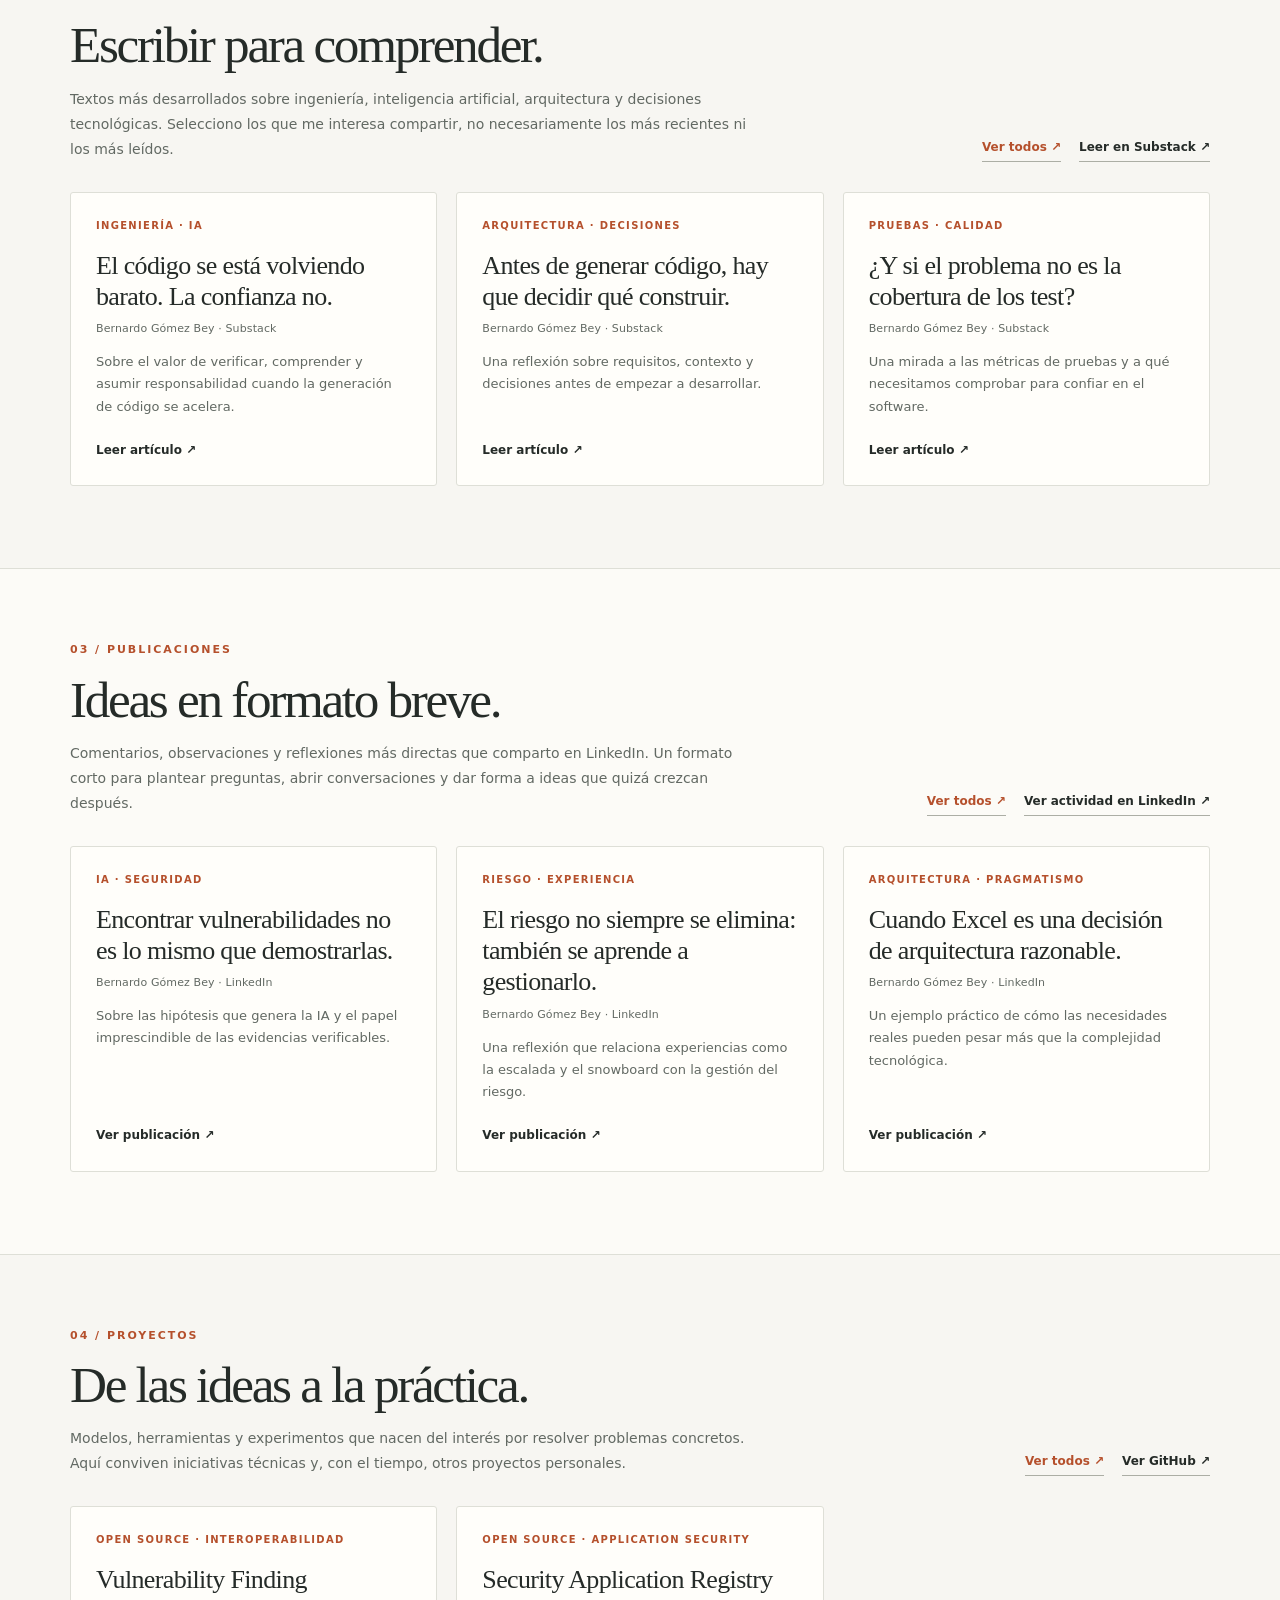
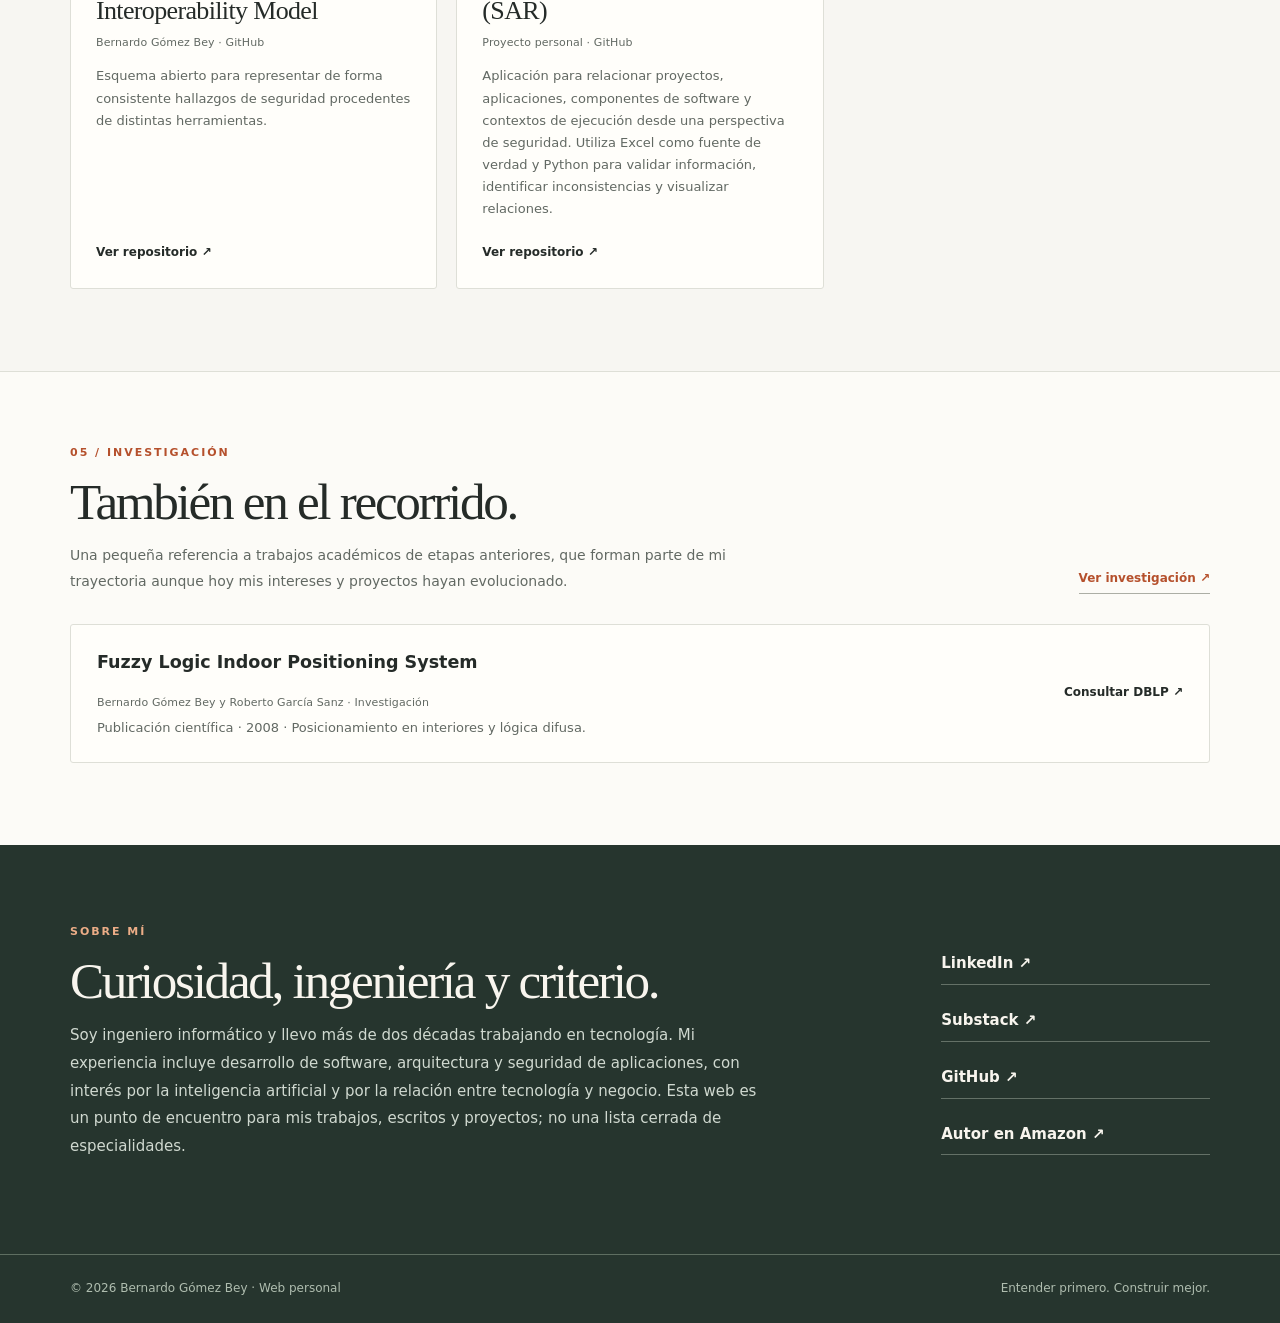
==== commit f9d6c0d3: "feat: add section pages" ====
--- a/index.html
+++ b/index.html
@@ -157,6 +157,8 @@
         disciplina.
        </p>
       </div>
+      <div class="heading-links">
+      <a class="more more-internal" href="libros/index.html">Ver todos ↗</a>
       <a
         class="more"
         href="https://www.amazon.es/stores/Bernardo-G%C3%B3mez-Bey/author/B0HK96MXVC"
@@ -165,6 +167,7 @@
       >
        Ver todos en Amazon ↗
       </a>
+     </div>
      </div>
      <div class="cards books">
       <article class="card book">
@@ -226,9 +229,12 @@
         los más leídos.
        </p>
       </div>
+      <div class="heading-links">
+      <a class="more more-internal" href="articulos/index.html">Ver todos ↗</a>
       <a class="more" href="https://bernardogomezbey.substack.com/" rel="noopener noreferrer" target="_blank">
        Leer en Substack ↗
       </a>
+     </div>
      </div>
      <div class="cards">
       <article class="card">
@@ -312,6 +318,8 @@
         para plantear preguntas, abrir conversaciones y dar forma a ideas que quizá crezcan después.
        </p>
       </div>
+      <div class="heading-links">
+      <a class="more more-internal" href="publicaciones/index.html">Ver todos ↗</a>
       <a
         class="more"
         href="https://www.linkedin.com/in/bernardo-gomez-bey-es/recent-activity/all/"
@@ -321,6 +329,7 @@
        Ver actividad en LinkedIn ↗
       </a>
      </div>
+     </div>
      <div class="cards">
       <article class="card">
        <span class="kicker">
@@ -403,9 +412,12 @@
         conviven iniciativas técnicas y, con el tiempo, otros proyectos personales.
        </p>
       </div>
+      <div class="heading-links">
+      <a class="more more-internal" href="proyectos/index.html">Ver todos ↗</a>
       <a class="more" href="https://github.com/begobe1978" rel="noopener noreferrer" target="_blank">
        Ver GitHub ↗
       </a>
+     </div>
      </div>
      <div class="cards">
       <article class="card">
@@ -471,6 +483,7 @@
         trayectoria aunque hoy mis intereses y proyectos hayan evolucionado.
        </p>
       </div>
+      <a class="more more-internal" href="investigacion/index.html">Ver investigación ↗</a>
      </div>
      <div class="research-line">
       <div>
--- a/css/styles.css
+++ b/css/styles.css
@@ -446,7 +446,7 @@
 }
 .navlinks { flex-wrap: wrap; justify-content: flex-end; }
 .card, .research-line { border-radius: 3px; }
-.card a:hover, .research-line a:hover { text-decoration: underline; }
+.research-line a:hover { text-decoration: underline; }
 @media (max-width: 680px) {
   .nav { flex-direction: column; align-items: stretch; gap: 2px; padding: 12px 0; }
   .navlinks { flex-wrap: nowrap; justify-content: flex-start; gap: 18px; overflow-x: auto; padding: 10px 0; scrollbar-width: thin; }
@@ -454,3 +454,62 @@
   .navlinks a { white-space: nowrap; font-size: 12px; }
   .navlinks a:last-child { padding: 0; border: 0; font-size: 12px; }
 }
+
+/* Interacciones: trazos discretos y tarjetas elevadas con ratón. */
+.card a, .heading .more, .hero-links a:nth-child(2),
+.navlinks a:not(:last-child) {
+  background-image: linear-gradient(currentColor, currentColor);
+  background-repeat: no-repeat;
+  background-position: left bottom;
+  background-size: 0 1px;
+}
+.navlinks a:not(:last-child) { background-position: left bottom 2px; }
+
+/* El foco funciona también en dispositivos sin hover. */
+.card a:is(:hover, :focus-visible),
+.heading .more:is(:hover, :focus-visible),
+.hero-links a:nth-child(2):is(:hover, :focus-visible),
+.navlinks a:not(:last-child):is(:hover, :focus-visible) {
+  background-size: 100% 1px;
+  text-decoration: none;
+}
+@media (hover: hover) and (pointer: fine) {
+  .card { transition: transform 180ms ease, box-shadow 180ms ease; }
+  .card:hover {
+    transform: translateY(-3px);
+    box-shadow: 0 8px 22px rgb(37 43 40 / 7%);
+  }
+  .card a, .heading .more, .hero-links a:nth-child(2),
+  .navlinks a:not(:last-child) { transition: background-size 200ms ease; }
+}
+@media (prefers-reduced-motion: reduce) {
+  .card, .card a, .heading .more, .hero-links a:nth-child(2),
+  .navlinks a:not(:last-child) { transition: none; }
+  .card:hover { transform: none; }
+}
+
+/* Páginas interiores: listados sencillos, sin tarjetas. */
+.inner-page { padding: 52px 0 90px; min-height: 65vh; }
+.back-link { display: inline-block; font-size: 12px; font-weight: 700; margin-bottom: 38px; }
+.back-link:hover, .entry a:hover { text-decoration: underline; }
+.inner-heading { max-width: 750px; margin-bottom: 44px; }
+.inner-heading h1 { font-size: clamp(40px, 5vw, 64px); margin: 12px 0 18px; }
+.entry { display: flex; align-items: flex-start; gap: 26px; padding: 25px 0; border-top: 1px solid var(--border); }
+.entry:last-child { border-bottom: 1px solid var(--border); }
+.entry-body { max-width: 790px; }
+.entry .kicker { display: block; margin-bottom: 9px; }
+.entry h3 { font: normal clamp(23px, 2.6vw, 30px)/1.22 var(--serif); letter-spacing: -.025em; margin: 0 0 8px; }
+.entry p { color: var(--muted); font-size: 13px; line-height: 1.75; margin: 0 0 12px; }
+.entry .byline { font-size: 11px; margin-bottom: 8px; }
+.entry a { display: inline-block; font-size: 12px; font-weight: 750; margin-top: 3px; }
+.entry-book > img { width: 84px; height: auto; flex: none; border: 1px solid var(--border); box-shadow: 4px 5px 0 #e2e0d9; }
+.external-more { margin: 28px 0 0; }
+.heading-links { display: flex; flex-wrap: wrap; align-items: center; gap: 18px; }
+.more-internal { color: var(--accent); }
+@media (max-width: 680px) {
+  .inner-page { padding: 35px 0 65px; }
+  .back-link { margin-bottom: 28px; }
+  .inner-heading { margin-bottom: 32px; }
+  .entry { gap: 16px; padding: 22px 0; }
+  .entry-book > img { width: 70px; }
+}
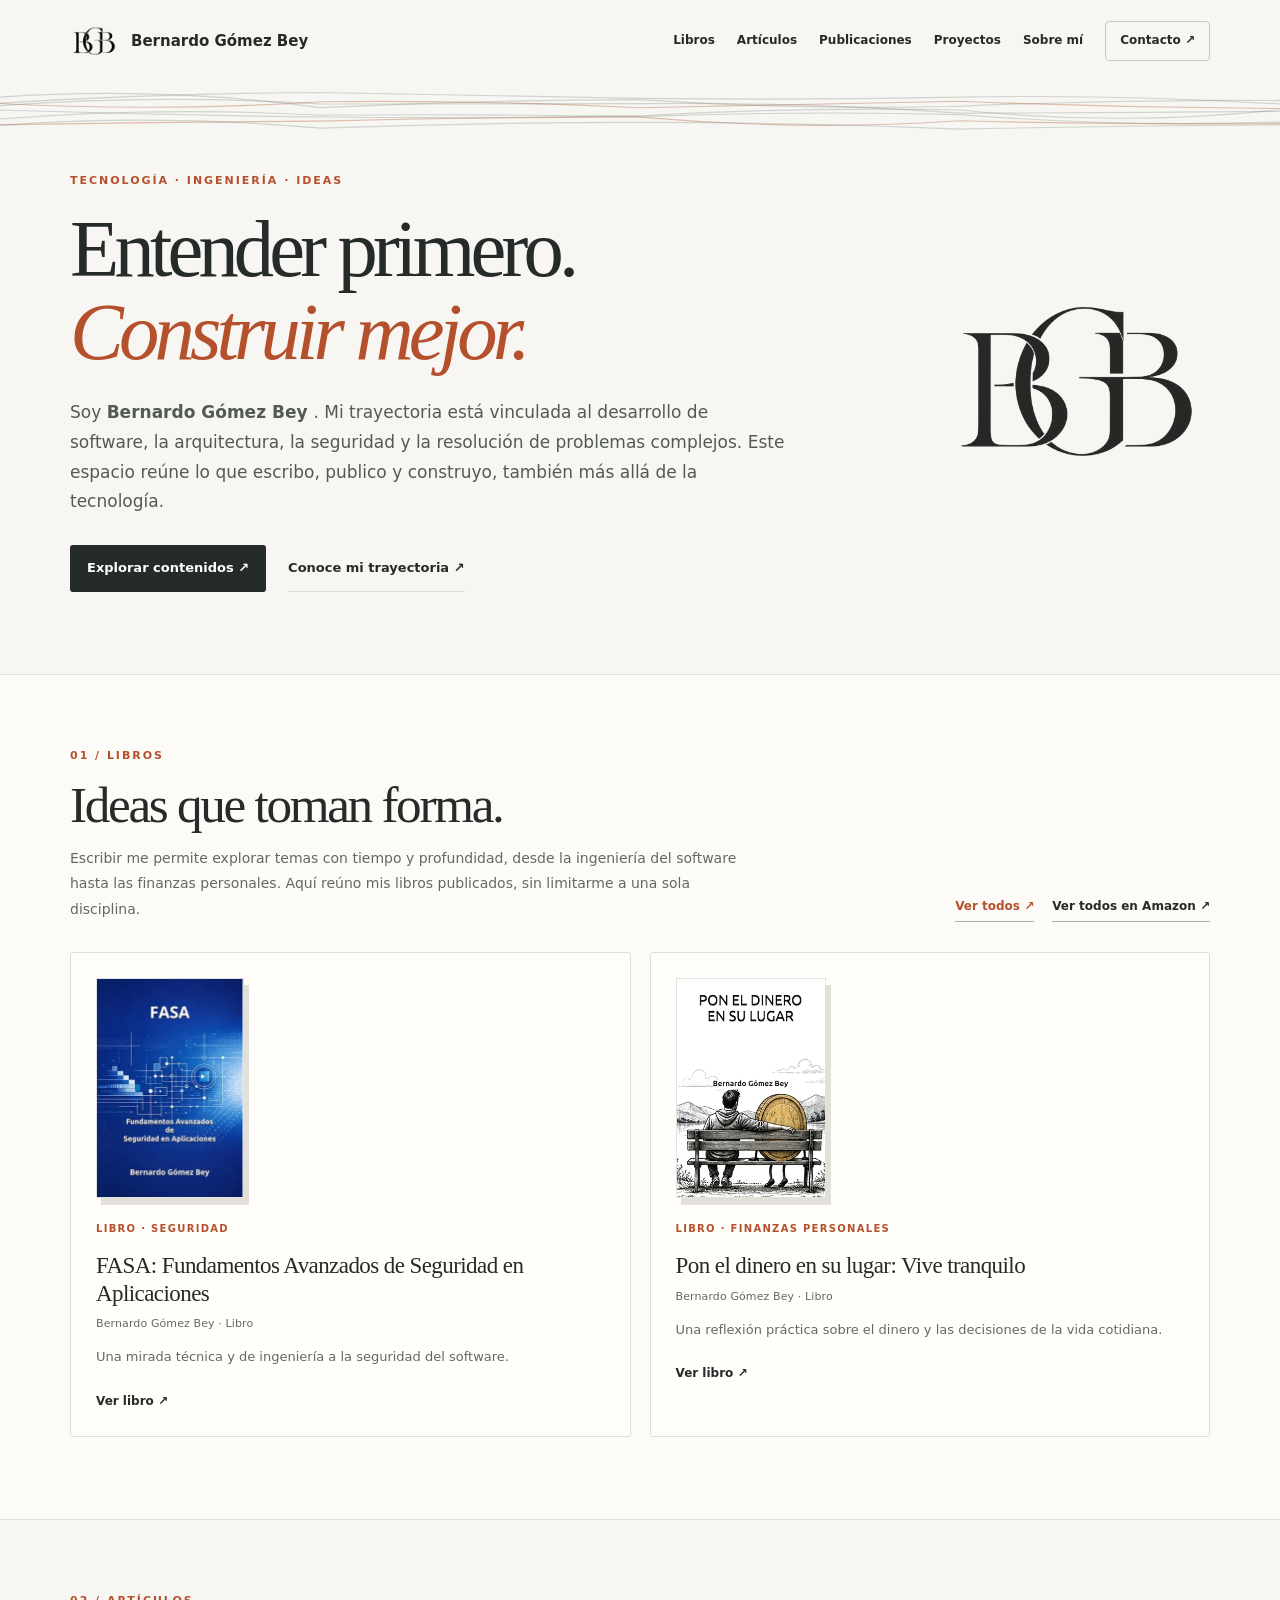
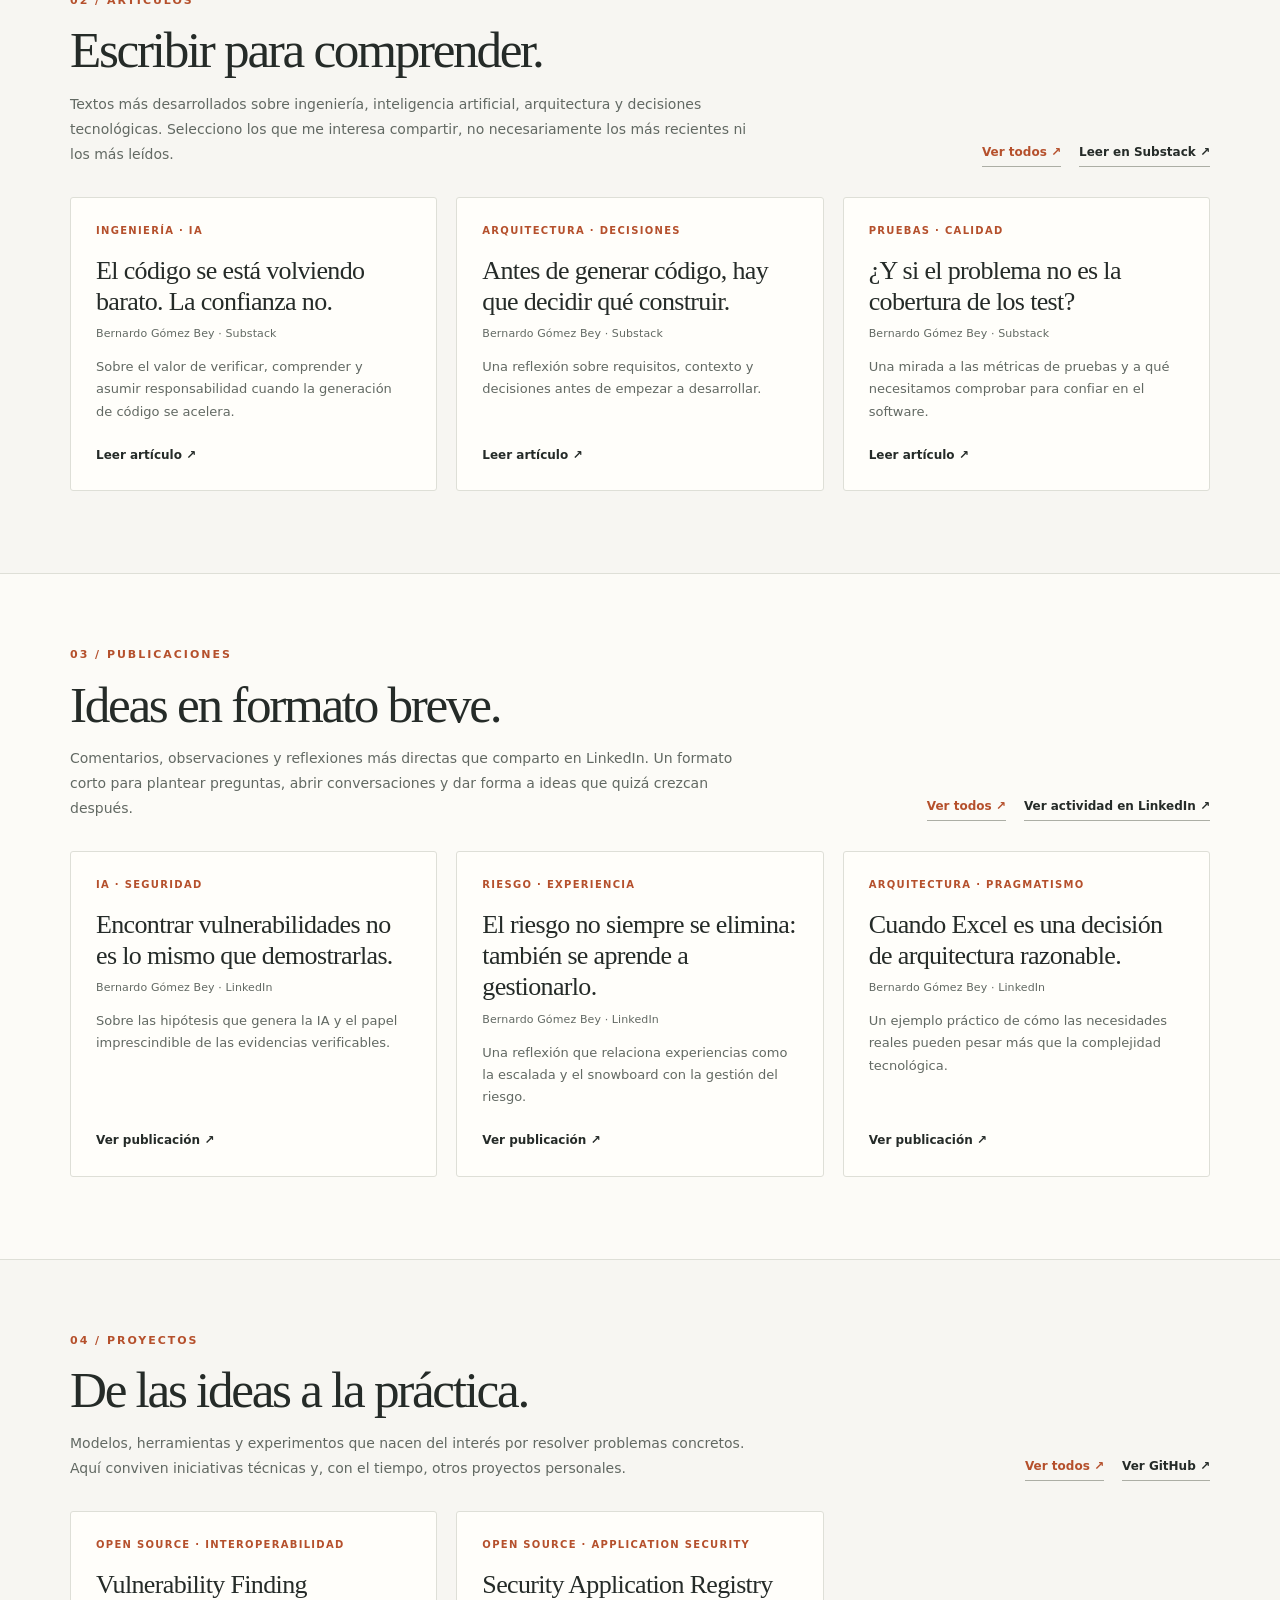
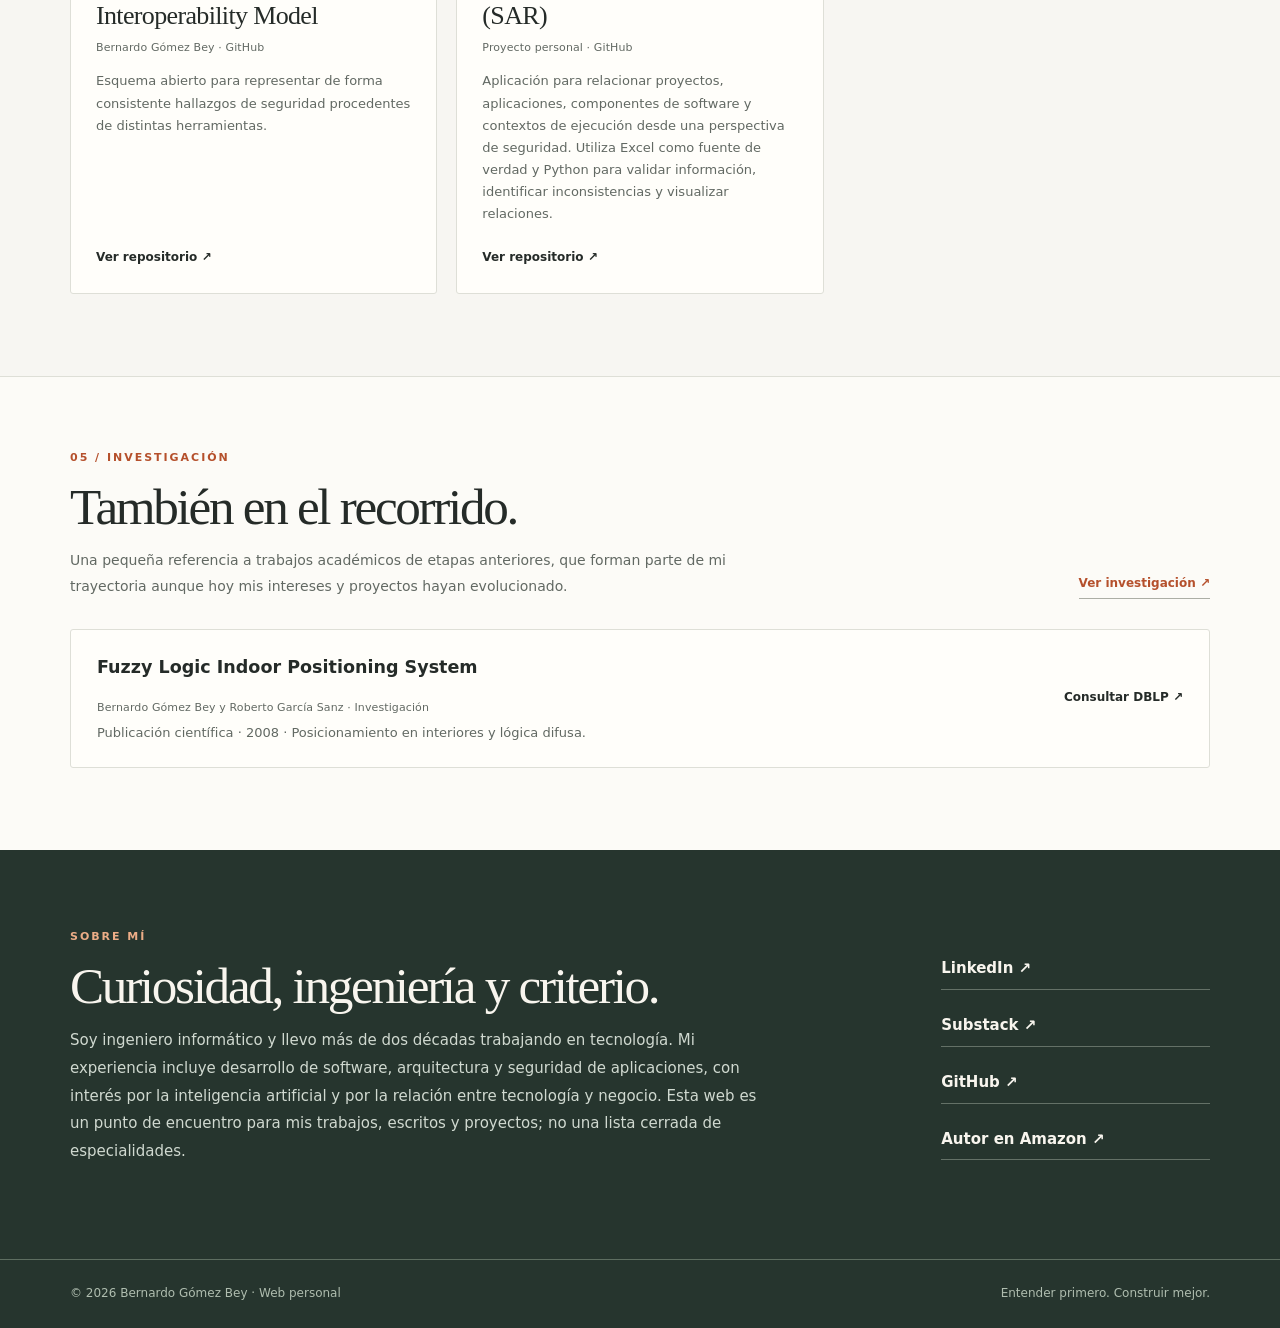
==== commit 08040230: "feat: add animated waves to homepage" ====
--- a/index.html
+++ b/index.html
@@ -72,7 +72,7 @@
   <meta content="summary" name="twitter:card"/>
   <meta content="Bernardo Gómez Bey" name="author"/>
  </head>
- <body>
+ <body class="home-with-waves">
   <a class="skip-link" href="#inicio">
    Saltar al contenido
   </a>
@@ -106,6 +106,17 @@
     </div>
    </nav>
   </header>
+  <div class="wave-accent" aria-hidden="true"><svg viewBox="0 0 1440 68" preserveAspectRatio="none" xmlns="http://www.w3.org/2000/svg">
+<path d="M 0 22.5 Q 180 13.8 360 21.1 Q 540 26.6 720 15.7 Q 900 10.3 1080 13.1 Q 1260 16.2 1440 17.2" fill="none" stroke="#68726d" stroke-opacity=".27" stroke-width="1.15" vector-effect="non-scaling-stroke"><animate attributeName="d" dur="3.80s" values="M 0 22.5 Q 180 13.8 360 21.1 Q 540 26.6 720 15.7 Q 900 10.3 1080 13.1 Q 1260 16.2 1440 17.2;M 0 19.4 Q 180 28.0 360 20.2 Q 540 11.3 720 24.3 Q 900 12.7 1080 12.1 Q 1260 27.7 1440 10.0;M 0 23.6 Q 180 12.9 360 11.2 Q 540 15.2 720 17.9 Q 900 19.6 1080 16.7 Q 1260 13.0 1440 24.3;M 0 17.1 Q 180 5.4 360 16.3 Q 540 15.3 720 17.9 Q 900 25.9 1080 15.1 Q 1260 20.6 1440 22.4;M 0 22.5 Q 180 13.8 360 21.1 Q 540 26.6 720 15.7 Q 900 10.3 1080 13.1 Q 1260 16.2 1440 17.2" repeatCount="indefinite" calcMode="spline" keyTimes="0;.25;.5;.75;1" keySplines=".4 0 .6 1;.4 0 .6 1;.4 0 .6 1;.4 0 .6 1" /></path>
+<path d="M 0 15.6 Q 180 19.0 360 20.6 Q 540 31.5 720 25.6 Q 900 22.4 1080 24.6 Q 1260 7.0 1440 25.0" fill="none" stroke="#68726d" stroke-opacity=".27" stroke-width="1.15" vector-effect="non-scaling-stroke"><animate attributeName="d" dur="4.04s" values="M 0 15.6 Q 180 19.0 360 20.6 Q 540 31.5 720 25.6 Q 900 22.4 1080 24.6 Q 1260 7.0 1440 25.0;M 0 14.0 Q 180 36.3 360 23.3 Q 540 18.2 720 22.3 Q 900 14.5 1080 14.9 Q 1260 27.0 1440 13.8;M 0 16.6 Q 180 4.5 360 28.1 Q 540 19.7 720 19.3 Q 900 31.1 1080 26.6 Q 1260 18.8 1440 20.4;M 0 22.6 Q 180 14.9 360 15.0 Q 540 15.6 720 18.7 Q 900 19.6 1080 18.7 Q 1260 29.7 1440 16.4;M 0 15.6 Q 180 19.0 360 20.6 Q 540 31.5 720 25.6 Q 900 22.4 1080 24.6 Q 1260 7.0 1440 25.0" repeatCount="indefinite" calcMode="spline" keyTimes="0;.25;.5;.75;1" keySplines=".4 0 .6 1;.4 0 .6 1;.4 0 .6 1;.4 0 .6 1" /></path>
+<path d="M 0 18.3 Q 180 17.7 360 20.9 Q 540 9.0 720 28.9 Q 900 23.6 1080 19.9 Q 1260 14.3 1440 31.4" fill="none" stroke="#b45736" stroke-opacity=".37" stroke-width="1.15" vector-effect="non-scaling-stroke"><animate attributeName="d" dur="4.28s" values="M 0 18.3 Q 180 17.7 360 20.9 Q 540 9.0 720 28.9 Q 900 23.6 1080 19.9 Q 1260 14.3 1440 31.4;M 0 24.0 Q 180 34.0 360 30.7 Q 540 22.6 720 28.6 Q 900 34.3 1080 18.9 Q 1260 18.1 1440 30.6;M 0 23.6 Q 180 32.7 360 21.6 Q 540 19.6 720 28.2 Q 900 25.1 1080 21.1 Q 1260 28.3 1440 29.1;M 0 17.9 Q 180 34.4 360 21.6 Q 540 9.8 720 24.7 Q 900 27.7 1080 32.8 Q 1260 18.1 1440 30.5;M 0 18.3 Q 180 17.7 360 20.9 Q 540 9.0 720 28.9 Q 900 23.6 1080 19.9 Q 1260 14.3 1440 31.4" repeatCount="indefinite" calcMode="spline" keyTimes="0;.25;.5;.75;1" keySplines=".4 0 .6 1;.4 0 .6 1;.4 0 .6 1;.4 0 .6 1" /></path>
+<path d="M 0 31.5 Q 180 27.3 360 27.4 Q 540 32.6 720 21.9 Q 900 18.4 1080 27.4 Q 1260 27.4 1440 35.1" fill="none" stroke="#68726d" stroke-opacity=".27" stroke-width="1.15" vector-effect="non-scaling-stroke"><animate attributeName="d" dur="4.52s" values="M 0 31.5 Q 180 27.3 360 27.4 Q 540 32.6 720 21.9 Q 900 18.4 1080 27.4 Q 1260 27.4 1440 35.1;M 0 35.7 Q 180 17.9 360 35.3 Q 540 39.8 720 29.0 Q 900 37.7 1080 33.6 Q 1260 16.8 1440 33.7;M 0 25.3 Q 180 13.0 360 23.3 Q 540 23.3 720 23.4 Q 900 20.7 1080 34.1 Q 1260 35.3 1440 32.1;M 0 29.6 Q 180 20.1 360 37.5 Q 540 30.9 720 22.3 Q 900 32.9 1080 36.2 Q 1260 45.2 1440 26.4;M 0 31.5 Q 180 27.3 360 27.4 Q 540 32.6 720 21.9 Q 900 18.4 1080 27.4 Q 1260 27.4 1440 35.1" repeatCount="indefinite" calcMode="spline" keyTimes="0;.25;.5;.75;1" keySplines=".4 0 .6 1;.4 0 .6 1;.4 0 .6 1;.4 0 .6 1" /></path>
+<path d="M 0 31.1 Q 180 32.8 360 30.3 Q 540 49.0 720 39.2 Q 900 46.1 1080 35.3 Q 1260 35.8 1440 38.7" fill="none" stroke="#68726d" stroke-opacity=".27" stroke-width="1.15" vector-effect="non-scaling-stroke"><animate attributeName="d" dur="4.76s" values="M 0 31.1 Q 180 32.8 360 30.3 Q 540 49.0 720 39.2 Q 900 46.1 1080 35.3 Q 1260 35.8 1440 38.7;M 0 28.8 Q 180 40.1 360 39.2 Q 540 47.1 720 39.0 Q 900 34.3 1080 26.9 Q 1260 41.4 1440 30.9;M 0 31.1 Q 180 35.7 360 38.2 Q 540 39.3 720 36.6 Q 900 25.9 1080 31.4 Q 1260 50.3 1440 30.4;M 0 37.0 Q 180 33.0 360 33.8 Q 540 23.8 720 33.0 Q 900 21.3 1080 28.4 Q 1260 26.8 1440 36.5;M 0 31.1 Q 180 32.8 360 30.3 Q 540 49.0 720 39.2 Q 900 46.1 1080 35.3 Q 1260 35.8 1440 38.7" repeatCount="indefinite" calcMode="spline" keyTimes="0;.25;.5;.75;1" keySplines=".4 0 .6 1;.4 0 .6 1;.4 0 .6 1;.4 0 .6 1" /></path>
+<path d="M 0 43.3 Q 180 34.3 360 45.7 Q 540 48.7 720 39.8 Q 900 33.0 1080 34.6 Q 1260 40.9 1440 42.6" fill="none" stroke="#68726d" stroke-opacity=".27" stroke-width="1.15" vector-effect="non-scaling-stroke"><animate attributeName="d" dur="5.00s" values="M 0 43.3 Q 180 34.3 360 45.7 Q 540 48.7 720 39.8 Q 900 33.0 1080 34.6 Q 1260 40.9 1440 42.6;M 0 46.1 Q 180 27.0 360 45.4 Q 540 47.8 720 43.1 Q 900 32.1 1080 41.3 Q 1260 47.3 1440 41.3;M 0 38.7 Q 180 26.6 360 33.3 Q 540 30.4 720 36.3 Q 900 31.2 1080 33.8 Q 1260 50.8 1440 44.6;M 0 41.9 Q 180 35.6 360 33.4 Q 540 37.1 720 35.3 Q 900 39.6 1080 36.8 Q 1260 49.6 1440 30.6;M 0 43.3 Q 180 34.3 360 45.7 Q 540 48.7 720 39.8 Q 900 33.0 1080 34.6 Q 1260 40.9 1440 42.6" repeatCount="indefinite" calcMode="spline" keyTimes="0;.25;.5;.75;1" keySplines=".4 0 .6 1;.4 0 .6 1;.4 0 .6 1;.4 0 .6 1" /></path>
+<path d="M 0 49.8 Q 180 39.1 360 40.3 Q 540 40.9 720 41.8 Q 900 56.8 1080 50.1 Q 1260 49.4 1440 49.7" fill="none" stroke="#b45736" stroke-opacity=".37" stroke-width="1.15" vector-effect="non-scaling-stroke"><animate attributeName="d" dur="5.24s" values="M 0 49.8 Q 180 39.1 360 40.3 Q 540 40.9 720 41.8 Q 900 56.8 1080 50.1 Q 1260 49.4 1440 49.7;M 0 49.7 Q 180 40.1 360 46.5 Q 540 31.3 720 36.5 Q 900 47.9 1080 38.4 Q 1260 44.0 1440 38.8;M 0 45.4 Q 180 46.4 360 40.9 Q 540 42.5 720 39.8 Q 900 57.9 1080 45.0 Q 1260 48.9 1440 49.6;M 0 41.4 Q 180 41.9 360 39.8 Q 540 59.3 720 49.5 Q 900 58.5 1080 47.3 Q 1260 43.8 1440 35.6;M 0 49.8 Q 180 39.1 360 40.3 Q 540 40.9 720 41.8 Q 900 56.8 1080 50.1 Q 1260 49.4 1440 49.7" repeatCount="indefinite" calcMode="spline" keyTimes="0;.25;.5;.75;1" keySplines=".4 0 .6 1;.4 0 .6 1;.4 0 .6 1;.4 0 .6 1" /></path>
+<path d="M 0 41.8 Q 180 41.1 360 42.2 Q 540 30.3 720 50.3 Q 900 58.7 1080 52.5 Q 1260 33.1 1440 48.9" fill="none" stroke="#68726d" stroke-opacity=".27" stroke-width="1.15" vector-effect="non-scaling-stroke"><animate attributeName="d" dur="5.48s" values="M 0 41.8 Q 180 41.1 360 42.2 Q 540 30.3 720 50.3 Q 900 58.7 1080 52.5 Q 1260 33.1 1440 48.9;M 0 53.1 Q 180 35.5 360 54.3 Q 540 50.8 720 47.4 Q 900 32.3 1080 50.2 Q 1260 63.1 1440 53.5;M 0 42.0 Q 180 34.2 360 47.1 Q 540 38.5 720 41.3 Q 900 54.9 1080 53.2 Q 1260 33.2 1440 41.0;M 0 42.5 Q 180 56.3 360 45.5 Q 540 54.8 720 53.4 Q 900 42.9 1080 46.8 Q 1260 36.8 1440 43.4;M 0 41.8 Q 180 41.1 360 42.2 Q 540 30.3 720 50.3 Q 900 58.7 1080 52.5 Q 1260 33.1 1440 48.9" repeatCount="indefinite" calcMode="spline" keyTimes="0;.25;.5;.75;1" keySplines=".4 0 .6 1;.4 0 .6 1;.4 0 .6 1;.4 0 .6 1" /></path>
+</svg></div>
+
   <main id="inicio">
    <div class="container hero">
     <div>
--- a/css/styles.css
+++ b/css/styles.css
@@ -513,3 +513,16 @@
   .entry { gap: 16px; padding: 22px 0; }
   .entry-book > img { width: 70px; }
 }
+
+/* Ondas decorativas de la portada */
+.home-with-waves .header { border-bottom: 0; }
+.wave-accent { height: 62px; overflow: hidden; pointer-events: none; }
+.wave-accent svg { display: block; width: 100%; height: 100%; }
+.home-with-waves .hero { padding-top: 28px; }
+@media (max-width: 700px) {
+  .wave-accent { height: 48px; }
+  .home-with-waves .hero { padding-top: 19px; }
+}
+@media (prefers-reduced-motion: reduce) {
+  .wave-accent { display: none; }
+}
